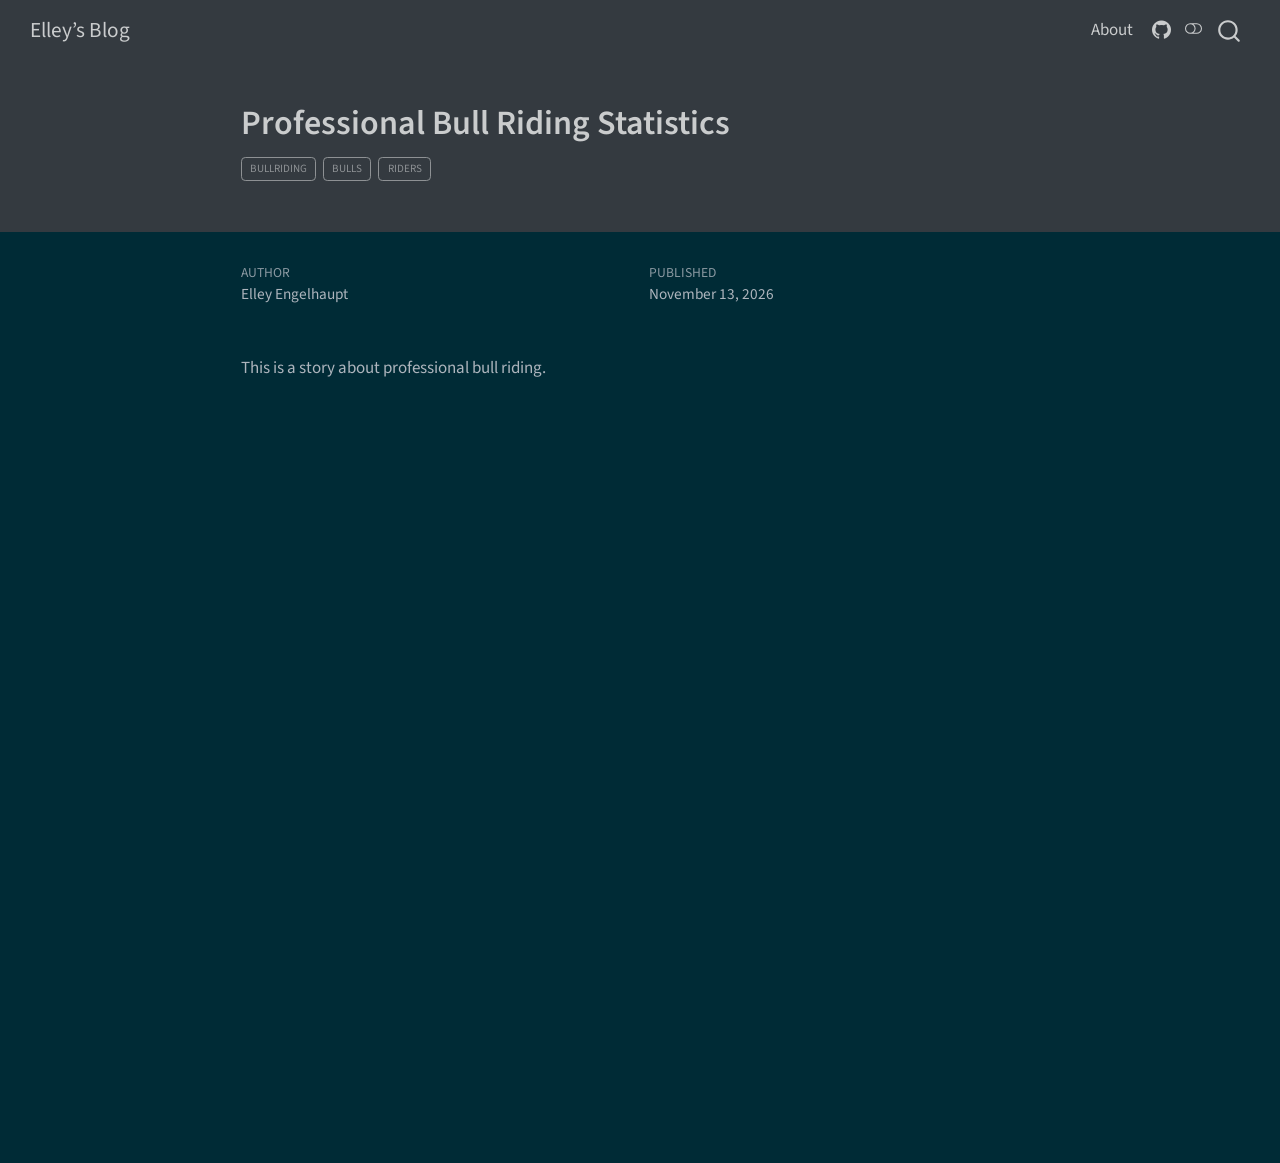
==== posts/pbr-bull-riding-rodeo-cowboy/index.html @ 8a94b190 "blog made" ====
<!DOCTYPE html>
<html xmlns="http://www.w3.org/1999/xhtml" lang="en" xml:lang="en"><head>

<meta charset="utf-8">
<meta name="generator" content="quarto-1.11.9">

<meta name="viewport" content="width=device-width, initial-scale=1.0, user-scalable=yes">

<meta name="author" content="Elley Engelhaupt">
<meta name="dcterms.date" content="2026-11-13">

<title>Professional Bull Riding Statistics – Elley’s Blog</title>
<style>
/* Default styles provided by pandoc.
** See https://pandoc.org/MANUAL.html#variables-for-html for config info.
*/
span.smallcaps{font-variant: small-caps;}
div.columns{display: flex; gap: 1.5em;}
div.column{flex: auto;}
@media screen {
div.columns{gap: min(4vw, 1.5em);}
div.column{overflow-x: auto;}
}
div.hanging-indent{margin-left: 1.5em; text-indent: -1.5em;}
ul.task-list{list-style: none;}
ul.task-list li input[type="checkbox"] {
  width: 0.8em;
  margin: 0 0.8em 0.2em -1em; /* quarto-specific, see https://github.com/quarto-dev/quarto-cli/issues/4556 */ 
  vertical-align: middle;
}
</style>


<script src="../../site_libs/quarto-nav/quarto-nav.js"></script>
<script src="../../site_libs/quarto-nav/headroom.min.js"></script>
<script src="../../site_libs/clipboard/clipboard.min.js"></script>
<script src="../../site_libs/quarto-search/autocomplete.umd.js"></script>
<script src="../../site_libs/quarto-search/fuse.min.js"></script>
<script src="../../site_libs/quarto-search/quarto-search.js"></script>
<meta name="quarto:offset" content="../../">
<link href="../../logo.png" rel="icon" type="image/png">
<script src="../../site_libs/quarto-html/quarto.js" type="module"></script>
<script src="../../site_libs/quarto-html/tabsets/tabsets.js" type="module"></script>
<script src="../../site_libs/quarto-html/scrollable-regions/scrollable-regions.js" type="module"></script>
<script src="../../site_libs/quarto-html/popper.min.js"></script>
<script src="../../site_libs/quarto-html/tippy.umd.min.js"></script>
<script src="../../site_libs/quarto-html/anchor.min.js"></script>
<link href="../../site_libs/quarto-html/tippy.css" rel="stylesheet">
<link href="../../site_libs/quarto-html/quarto-syntax-highlighting-63b5708e65d6cd79cd7618c58d0c21e7.css" rel="stylesheet" class="quarto-color-scheme" id="quarto-text-highlighting-styles">
<link href="../../site_libs/quarto-html/quarto-syntax-highlighting-dark-447e42e69aaa9833c0ba1b986f430b20.css" rel="stylesheet" class="quarto-color-scheme quarto-color-alternate" id="quarto-text-highlighting-styles">
<link href="../../site_libs/quarto-html/quarto-syntax-highlighting-63b5708e65d6cd79cd7618c58d0c21e7.css" rel="stylesheet" class="quarto-color-scheme-extra" id="quarto-text-highlighting-styles">
<script src="../../site_libs/bootstrap/bootstrap.min.js"></script>
<link href="../../site_libs/bootstrap/bootstrap-icons.css" rel="stylesheet">
<link href="../../site_libs/bootstrap/bootstrap-866e571074e1b809f4aa03c88c9b6319.min.css" rel="stylesheet" append-hash="true" class="quarto-color-scheme" id="quarto-bootstrap" data-mode="dark">
<link href="../../site_libs/bootstrap/bootstrap-dark-68ffe45e66e65aaa3f585b3b079f1ead.min.css" rel="stylesheet" append-hash="true" class="quarto-color-scheme quarto-color-alternate" id="quarto-bootstrap" data-mode="dark">
<link href="../../site_libs/bootstrap/bootstrap-866e571074e1b809f4aa03c88c9b6319.min.css" rel="stylesheet" append-hash="true" class="quarto-color-scheme-extra" id="quarto-bootstrap" data-mode="dark">
<script id="quarto-search-options" type="application/json">{
  "location": "navbar",
  "copy-button": false,
  "collapse-after": 3,
  "panel-placement": "end",
  "type": "overlay",
  "limit": 50,
  "keyboard-shortcut": [
    "f",
    "/",
    "s"
  ],
  "show-item-context": false,
  "language": {
    "search-no-results-text": "No results",
    "search-matching-documents-text": "matching documents",
    "search-copy-link-title": "Copy link to search",
    "search-hide-matches-text": "Hide additional matches",
    "search-more-match-text": "more match in this document",
    "search-more-matches-text": "more matches in this document",
    "search-clear-button-title": "Clear",
    "search-text-placeholder": "",
    "search-detached-cancel-button-title": "Cancel",
    "search-submit-button-title": "Submit",
    "search-label": "Search"
  }
}</script>


<link rel="stylesheet" href="../../styles.css">
</head>

<body class="nav-fixed fullcontent quarto-light"><a id="quarto-skip-link" class="visually-hidden-focusable" href="#quarto-document-content">Skip to main content</a><script id="quarto-html-before-body" type="application/javascript">
    const toggleBodyColorMode = (bsSheetEl) => {
      const mode = bsSheetEl.getAttribute("data-mode");
      const bodyEl = window.document.querySelector("body");
      if (mode === "dark") {
        bodyEl.classList.add("quarto-dark");
        bodyEl.classList.remove("quarto-light");
      } else {
        bodyEl.classList.add("quarto-light");
        bodyEl.classList.remove("quarto-dark");
      }
    }
    const toggleBodyColorPrimary = () => {
      const bsSheetEl = window.document.querySelector("link#quarto-bootstrap:not([rel=disabled-stylesheet])");
      if (bsSheetEl) {
        toggleBodyColorMode(bsSheetEl);
      }
    }
    const setColorSchemeToggle = (alternate) => {
      const toggles = window.document.querySelectorAll('.quarto-color-scheme-toggle');
      for (let i=0; i < toggles.length; i++) {
        const toggle = toggles[i];
        if (toggle) {
          toggle.setAttribute("aria-checked", alternate ? "true" : "false");
          if (alternate) {
            toggle.classList.add("alternate");
          } else {
            toggle.classList.remove("alternate");
          }
        }
      }
    };
    const toggleColorMode = (alternate) => {
      // Switch the stylesheets
      const primaryStylesheets = window.document.querySelectorAll('link.quarto-color-scheme:not(.quarto-color-alternate)');
      const alternateStylesheets = window.document.querySelectorAll('link.quarto-color-scheme.quarto-color-alternate');
      manageTransitions('#quarto-margin-sidebar .nav-link', false);
      if (alternate) {
        // note: dark is layered on light, we don't disable primary!
        enableStylesheet(alternateStylesheets);
        for (const sheetNode of alternateStylesheets) {
          if (sheetNode.id === "quarto-bootstrap") {
            toggleBodyColorMode(sheetNode);
          }
        }
      } else {
        disableStylesheet(alternateStylesheets);
        enableStylesheet(primaryStylesheets)
        toggleBodyColorPrimary();
      }
      manageTransitions('#quarto-margin-sidebar .nav-link', true);
      // Switch the toggles
      setColorSchemeToggle(alternate)
    }
    // Hack to workaround the fact that safari doesn't
    // properly recolor the scrollbar when toggling (#1455).
    // Not run on load: stylesheets are set before first paint there, and
    // scrolling would undo the scroll to a URL fragment (#14973).
    // The one pixel nudge keeps the reader where they were.
    const refreshSafariScrollbar = () => {
      if (navigator.userAgent.indexOf('Safari') > 0 && navigator.userAgent.indexOf('Chrome') == -1) {
        manageTransitions("body", false);
        const scrollY = window.scrollY;
        window.scrollTo(0, scrollY > 0 ? scrollY - 1 : 1);
        setTimeout(() => {
          window.scrollTo(0, scrollY);
          manageTransitions("body", true);
        }, 40);
      }
    }
    const disableStylesheet = (stylesheets) => {
      for (let i=0; i < stylesheets.length; i++) {
        const stylesheet = stylesheets[i];
        stylesheet.rel = 'disabled-stylesheet';
      }
    }
    const enableStylesheet = (stylesheets) => {
      for (let i=0; i < stylesheets.length; i++) {
        const stylesheet = stylesheets[i];
        if(stylesheet.rel !== 'stylesheet') { // for Chrome, which will still FOUC without this check
          stylesheet.rel = 'stylesheet';
        }
      }
    }
    const manageTransitions = (selector, allowTransitions) => {
      const els = window.document.querySelectorAll(selector);
      for (let i=0; i < els.length; i++) {
        const el = els[i];
        if (allowTransitions) {
          el.classList.remove('notransition');
        } else {
          el.classList.add('notransition');
        }
      }
    }
    const isFileUrl = () => {
      return window.location.protocol === 'file:';
    }
    const hasAlternateSentinel = () => {
      let styleSentinel = getColorSchemeSentinel();
      if (styleSentinel !== null) {
        return styleSentinel === "alternate";
      } else {
        return false;
      }
    }
    const setStyleSentinel = (alternate) => {
      const value = alternate ? "alternate" : "default";
      if (!isFileUrl()) {
        window.localStorage.setItem("quarto-color-scheme", value);
      } else {
        localAlternateSentinel = value;
      }
    }
    const getColorSchemeSentinel = () => {
      if (!isFileUrl()) {
        const storageValue = window.localStorage.getItem("quarto-color-scheme");
        return storageValue != null ? storageValue : localAlternateSentinel;
      } else {
        return localAlternateSentinel;
      }
    }
    const toggleGiscusIfUsed = (isAlternate, darkModeDefault) => {
      const baseTheme = document.querySelector('#giscus-base-theme')?.value ?? 'light';
      const alternateTheme = document.querySelector('#giscus-alt-theme')?.value ?? 'dark';
      let newTheme = '';
      if(authorPrefersDark) {
        newTheme = isAlternate ? baseTheme : alternateTheme;
      } else {
        newTheme = isAlternate ? alternateTheme : baseTheme;
      }
      const changeGiscusTheme = () => {
        // From: https://github.com/giscus/giscus/issues/336
        const sendMessage = (message) => {
          const iframe = document.querySelector('iframe.giscus-frame');
          if (!iframe) return;
          iframe.contentWindow.postMessage({ giscus: message }, 'https://giscus.app');
        }
        sendMessage({
          setConfig: {
            theme: newTheme
          }
        });
      }
      const isGiscussLoaded = window.document.querySelector('iframe.giscus-frame') !== null;
      if (isGiscussLoaded) {
        changeGiscusTheme();
      }
    };
    const authorPrefersDark = false;
    const darkModeDefault = authorPrefersDark;
      document.querySelector('link#quarto-text-highlighting-styles.quarto-color-scheme-extra').rel = 'disabled-stylesheet';
      document.querySelector('link#quarto-bootstrap.quarto-color-scheme-extra').rel = 'disabled-stylesheet';
    let localAlternateSentinel = darkModeDefault ? 'alternate' : 'default';
    // Dark / light mode switch
    window.quartoToggleColorScheme = () => {
      // Read the current dark / light value
      let toAlternate = !hasAlternateSentinel();
      toggleColorMode(toAlternate);
      refreshSafariScrollbar();
      setStyleSentinel(toAlternate);
      toggleGiscusIfUsed(toAlternate, darkModeDefault);
      window.dispatchEvent(new Event('resize'));
    };
    // Switch to dark mode if need be
    if (hasAlternateSentinel()) {
      toggleColorMode(true);
    } else {
      toggleColorMode(false);
    }
  </script>

<div id="quarto-search-results"></div>
  <header id="quarto-header" class="headroom fixed-top quarto-banner">
    <nav class="navbar navbar-expand-lg " data-bs-theme="dark" aria-label="Site">
      <div class="navbar-container container-fluid">
      <div class="navbar-brand-container mx-auto">
    <a class="navbar-brand" href="../../index.html">
    <span class="navbar-title">Elley’s Blog</span>
    </a>
  </div>
          <button class="navbar-toggler" type="button" data-bs-toggle="collapse" data-bs-target="#navbarCollapse" aria-controls="navbarCollapse" aria-expanded="false" aria-label="Toggle navigation" onclick="if (window.quartoToggleHeadroom) { window.quartoToggleHeadroom(); }">
  <span class="navbar-toggler-icon"></span>
</button>
          <div class="collapse navbar-collapse" id="navbarCollapse">
            <ul class="navbar-nav navbar-nav-scroll ms-auto">
  <li class="nav-item">
    <a class="nav-link" href="../../about.html"> 
<span class="menu-text">About</span></a>
  </li>  
  <li class="nav-item compact">
    <a class="nav-link" href="https://github.com/elleyengelhaupt"> <i class="bi bi-github" role="img">
</i> 
<span class="menu-text"></span></a>
  </li>  
</ul>
          </div> <!-- /navcollapse -->
            <div class="quarto-navbar-tools">
  <button type="button" role="switch" aria-checked="false" class="quarto-color-scheme-toggle quarto-navigation-tool  px-1" onclick="window.quartoToggleColorScheme(); return false;" title="Toggle dark mode" aria-label="Toggle dark mode"><i class="bi"></i></button>
</div>
            <div id="quarto-search" class="" title="Search"></div>
      </div> <!-- /container-fluid -->
    </nav>
</header>
<!-- content -->
<header id="title-block-header" class="quarto-title-block default page-columns page-full">
  <div class="quarto-title-banner page-columns page-full">
    <div class="quarto-title column-body">
      <h1 class="title">Professional Bull Riding Statistics</h1>
                                <div class="quarto-categories">
                <div class="quarto-category">bullriding</div>
                <div class="quarto-category">bulls</div>
                <div class="quarto-category">riders</div>
              </div>
                  </div>
  </div>
    
  
  <div class="quarto-title-meta">

      <div>
      <div class="quarto-title-meta-heading">Author</div>
      <div class="quarto-title-meta-contents">
               <p>Elley Engelhaupt </p>
            </div>
    </div>
      
      <div>
      <div class="quarto-title-meta-heading">Published</div>
      <div class="quarto-title-meta-contents">
        <p class="date">November 13, 2026</p>
      </div>
    </div>
    
      
    </div>
    
  
  </header><div id="quarto-content" class="quarto-container page-columns page-rows-contents page-layout-article page-navbar">
<!-- sidebar -->
<!-- margin-sidebar -->
    
<!-- main -->
<main class="content quarto-banner-title-block" id="quarto-document-content" tabindex="-1">






<p>This is a story about professional bull riding.</p>



</main> <!-- /main -->
<script id="quarto-html-after-body" type="application/javascript">
  window.document.addEventListener("DOMContentLoaded", function (event) {
    // Ensure there is a toggle, if there isn't float one in the top right
    if (window.document.querySelector('.quarto-color-scheme-toggle') === null) {
      const toggle = window.document.createElement('button');
      toggle.type = "button";
      toggle.setAttribute("role", "switch");
      toggle.setAttribute("aria-checked", "false");
      toggle.classList.add('top-right');
      toggle.classList.add('quarto-color-scheme-toggle');
      toggle.setAttribute("aria-label", "Toggle dark mode");
      toggle.onclick = function() { try { window.quartoToggleColorScheme(); } catch {} return false; };
      const i = window.document.createElement("i");
      i.classList.add('bi');
      toggle.appendChild(i);
      // Put the toggle in a landmark of its own, so that landmark navigation
      // can reach it.
      //
      // The container is always a fresh direct child of body, and the toggle is
      // never moved into page furniture that the theme or the author controls.
      // The toggle is positioned against the page, so any ancestor that
      // establishes a containing block captures it: a positioned element or a
      // grid for position: absolute, and transform, filter, will-change or
      // contain for position: fixed. A direct child of body has none of these
      // to inherit, and the shift when one appears is silent and visual.
      //
      // ARIA says a document should have at most one banner, and axe reports a
      // duplicate whether or not the banners carry distinct labels. So use a
      // header when the page has no banner yet, and a named region otherwise.
      //
      // A header is a banner wherever it sits, unless it is inside sectioning
      // content, so this cannot just look at the children of body: a custom
      // page layout wraps the title block header in a plain div. An explicit
      // role="banner" always counts.
      const sectioning = 'article, aside, main, nav, section, [role="article"], [role="complementary"], [role="main"], [role="navigation"], [role="region"]';
      const hasBanner = Array.from(
        window.document.querySelectorAll('header:not([role]), [role="banner"]')
      ).some(function(el) {
        return el.hasAttribute("role") || el.closest(sectioning) === null;
      });
      const container = window.document.createElement(hasBanner ? "div" : "header");
      if (hasBanner) {
        container.setAttribute("role", "region");
        container.setAttribute("aria-label", "Toggle dark mode");
      }
      container.classList.add('quarto-color-scheme-toggle-container');
      container.appendChild(toggle);
      window.document.body.appendChild(container);
    }
    setColorSchemeToggle(hasAlternateSentinel())
    const icon = "";
    const anchorJS = new window.AnchorJS();
    anchorJS.options = {
      placement: 'right',
      icon: icon
    };
    anchorJS.add('.anchored');
    const isCodeAnnotation = (el) => {
      for (const clz of el.classList) {
        if (clz.startsWith('code-annotation-')) {                     
          return true;
        }
      }
      return false;
    }
    const onCopySuccess = function(e) {
      // button target
      const button = e.trigger;
      // don't keep focus
      button.blur();
      // flash "checked"
      button.classList.add('code-copy-button-checked');
      var currentTitle = button.getAttribute("title");
      button.setAttribute("title", "Copied!");
      let tooltip;
      if (window.bootstrap) {
        button.setAttribute("data-bs-toggle", "tooltip");
        button.setAttribute("data-bs-placement", "left");
        button.setAttribute("data-bs-title", "Copied!");
        tooltip = new bootstrap.Tooltip(button, 
          { trigger: "manual", 
            customClass: "code-copy-button-tooltip",
            offset: [0, -8]});
        tooltip.show();    
      }
      setTimeout(function() {
        if (tooltip) {
          tooltip.hide();
          button.removeAttribute("data-bs-title");
          button.removeAttribute("data-bs-toggle");
          button.removeAttribute("data-bs-placement");
        }
        button.setAttribute("title", currentTitle);
        button.classList.remove('code-copy-button-checked');
      }, 1000);
      // clear code selection
      e.clearSelection();
    }
    const getTextToCopy = function(trigger) {
      const outerScaffold = trigger.parentElement.cloneNode(true);
      const codeEl = outerScaffold.querySelector('code');
      for (const childEl of codeEl.children) {
        if (isCodeAnnotation(childEl)) {
          childEl.remove();
        }
      }
      return codeEl.innerText;
    }
    const clipboard = new window.ClipboardJS('.code-copy-button:not([data-in-quarto-modal])', {
      text: getTextToCopy
    });
    clipboard.on('success', onCopySuccess);
    if (window.document.getElementById('quarto-embedded-source-code-modal')) {
      const clipboardModal = new window.ClipboardJS('.code-copy-button[data-in-quarto-modal]', {
        text: getTextToCopy,
        container: window.document.getElementById('quarto-embedded-source-code-modal')
      });
      clipboardModal.on('success', onCopySuccess);
    }
      var localhostRegex = new RegExp(/^(?:http|https):\/\/localhost\:?[0-9]*\//);
      var mailtoRegex = new RegExp(/^mailto:/);
        var filterRegex = new RegExp('/' + window.location.host + '/');
      var isInternal = (href) => {
          return filterRegex.test(href) || localhostRegex.test(href) || mailtoRegex.test(href);
      }
      // Inspect non-navigation links and adorn them if external
      window.quartoDecorateExternalLinks = function (root) {
     var links = (root || window.document).querySelectorAll('a[href]:not(.nav-link):not(.navbar-brand):not(.toc-action):not(.sidebar-link):not(.sidebar-item-toggle):not(.pagination-link):not(.no-external):not([aria-hidden]):not(.dropdown-item):not(.quarto-navigation-tool):not(.about-link)');
      for (var i=0; i<links.length; i++) {
        const link = links[i];
        if (!isInternal(link.href)) {
          // undo the damage that might have been done by quarto-nav.js in the case of
          // links that we want to consider external
          if (link.dataset.originalHref !== undefined) {
            link.href = link.dataset.originalHref;
          }
          if (!link.classList.contains('no-external-icon')) {
          }
        }
      }
      };
      window.quartoDecorateExternalLinks(window.document);
    // Esc closes the popup (WCAG 1.4.13) and focus leaving both trigger and
    // popup closes it (WCAG 2.4.11); tippy handles neither for interactive popups.
    const hideOnEscAndFocusOut = {
      name: 'hideOnEscAndFocusOut',
      defaultValue: true,
      fn(instance) {
        const dismiss = () => {
          // A show scheduled by the trigger delay would otherwise reopen it
          instance.clearDelayTimeouts();
          instance.hide();
        };
        const onKeyDown = (event) => {
          if (event.key !== 'Escape') {
            return;
          }
          // Keep Esc from also reaching page handlers (e.g. reveal.js overview),
          // except an open reveal.js slide menu, which Esc should close too.
          // The menu handles keys only when its keyboard option is on.
          const menuHandlesEsc = window.Reveal?.getPlugin?.('menu')?.isOpen() &&
            window.Reveal.getConfig().menu?.keyboard !== false;
          if (!menuHandlesEsc) {
            event.stopPropagation();
          }
          if (instance.popper.contains(window.document.activeElement)) {
            // Disabled while refocusing so the focus trigger does not reopen it
            instance.disable();
            instance.reference.focus();
            instance.enable();
          }
          dismiss();
        };
        const onFocusOut = (event) => {
          const target = event.relatedTarget;
          if (target && !instance.reference.contains(target) &&
              !instance.popper.contains(target)) {
            dismiss();
          }
        };
        // On the trigger too: a click trigger (code-annotations: select) has no
        // blur handling. Attached for the instance's lifetime so leaving the
        // trigger also cancels a show still pending on the trigger delay.
        instance.reference.addEventListener('focusout', onFocusOut);
        return {
          onShow() {
            window.document.addEventListener('keydown', onKeyDown, true);
            instance.popper.addEventListener('focusout', onFocusOut);
          },
          onHide() {
            window.document.removeEventListener('keydown', onKeyDown, true);
            instance.popper.removeEventListener('focusout', onFocusOut);
          },
          onDestroy() {
            instance.reference.removeEventListener('focusout', onFocusOut);
          },
        };
      },
    };
    function tippyHover(el, contentFn, onTriggerFn, onUntriggerFn) {
      const config = {
        allowHTML: true,
        maxWidth: 500,
        delay: 100,
        arrow: false,
        appendTo: function(el) {
            return el.parentElement;
        },
        interactive: true,
        interactiveBorder: 10,
        theme: 'quarto',
        placement: 'bottom-start',
        plugins: [hideOnEscAndFocusOut],
      };
      if (contentFn) {
        config.content = contentFn;
      }
      if (onTriggerFn) {
        config.onTrigger = onTriggerFn;
      }
      if (onUntriggerFn) {
        config.onUntrigger = onUntriggerFn;
      }
      window.tippy(el, config); 
    }
    const noterefs = window.document.querySelectorAll('a[role="doc-noteref"]');
    for (var i=0; i<noterefs.length; i++) {
      const ref = noterefs[i];
      tippyHover(ref, function() {
        // use id or data attribute instead here
        let href = ref.getAttribute('data-footnote-href') || ref.getAttribute('href');
        try { href = new URL(href).hash; } catch {}
        const id = href.replace(/^#\/?/, "");
        const note = window.document.getElementById(id);
        if (note) {
          return note.innerHTML;
        } else {
          return "";
        }
      });
    }
    const xrefs = window.document.querySelectorAll('a.quarto-xref');
    const processXRef = (id, note) => {
      // Strip column container classes
      const stripColumnClz = (el) => {
        el.classList.remove("page-full", "page-columns");
        if (el.children) {
          for (const child of el.children) {
            stripColumnClz(child);
          }
        }
      }
      stripColumnClz(note)
      if (id === null || id.startsWith('sec-')) {
        // Special case sections, only their first couple elements
        const container = document.createElement("div");
        if (note.children && note.children.length > 2) {
          container.appendChild(note.children[0].cloneNode(true));
          for (let i = 1; i < note.children.length; i++) {
            const child = note.children[i];
            if (child.tagName === "P" && child.innerText === "") {
              continue;
            } else {
              container.appendChild(child.cloneNode(true));
              break;
            }
          }
          if (window.Quarto?.typesetMath) {
            window.Quarto.typesetMath(container);
          }
          return container.innerHTML
        } else {
          if (window.Quarto?.typesetMath) {
            window.Quarto.typesetMath(note);
          }
          return note.innerHTML;
        }
      } else {
        // Remove any anchor links if they are present
        const anchorLink = note.querySelector('a.anchorjs-link');
        if (anchorLink) {
          anchorLink.remove();
        }
        if (window.Quarto?.typesetMath) {
          window.Quarto.typesetMath(note);
        }
        if (note.classList.contains("callout")) {
          return note.outerHTML;
        } else {
          return note.innerHTML;
        }
      }
    }
    for (var i=0; i<xrefs.length; i++) {
      const xref = xrefs[i];
      tippyHover(xref, undefined, function(instance) {
        instance.disable();
        let url = xref.getAttribute('href');
        let hash = undefined; 
        if (url.startsWith('#')) {
          hash = url;
        } else {
          try { hash = new URL(url).hash; } catch {}
        }
        if (hash) {
          const id = hash.replace(/^#\/?/, "");
          const note = window.document.getElementById(id);
          if (note !== null) {
            try {
              const html = processXRef(id, note.cloneNode(true));
              instance.setContent(html);
            } finally {
              instance.enable();
              instance.show();
            }
          } else {
            // See if we can fetch this
            fetch(url.split('#')[0])
            .then(res => res.text())
            .then(html => {
              const parser = new DOMParser();
              const htmlDoc = parser.parseFromString(html, "text/html");
              const note = htmlDoc.getElementById(id);
              if (note !== null) {
                const html = processXRef(id, note);
                instance.setContent(html);
              } 
            }).finally(() => {
              instance.enable();
              instance.show();
            });
          }
        } else {
          // See if we can fetch a full url (with no hash to target)
          // This is a special case and we should probably do some content thinning / targeting
          fetch(url)
          .then(res => res.text())
          .then(html => {
            const parser = new DOMParser();
            const htmlDoc = parser.parseFromString(html, "text/html");
            const note = htmlDoc.querySelector('main.content');
            if (note !== null) {
              // This should only happen for chapter cross references
              // (since there is no id in the URL)
              // remove the first header
              if (note.children.length > 0 && note.children[0].tagName === "HEADER") {
                note.children[0].remove();
              }
              const html = processXRef(null, note);
              instance.setContent(html);
            } 
          }).finally(() => {
            instance.enable();
            instance.show();
          });
        }
      }, function(instance) {
      });
    }
        let selectedAnnoteEl;
        const selectorForAnnotation = ( cell, annotation) => {
          let cellAttr = 'data-code-cell="' + cell + '"';
          let lineAttr = 'data-code-annotation="' +  annotation + '"';
          const selector = 'span[' + cellAttr + '][' + lineAttr + ']';
          return selector;
        }
        const selectCodeLines = (annoteEl) => {
          const doc = window.document;
          const targetCell = annoteEl.getAttribute("data-target-cell");
          const targetAnnotation = annoteEl.getAttribute("data-target-annotation");
          const annoteSpan = window.document.querySelector(selectorForAnnotation(targetCell, targetAnnotation));
          const lines = annoteSpan.getAttribute("data-code-lines").split(",");
          const lineIds = lines.map((line) => {
            return targetCell + "-" + line;
          })
          // Each band is positioned against its own containing block, which is
          // not the offsetParent of the lines, so place it from client rects.
          const placeBand = (band, firstEl, lastEl, codeBlock) => {
            const container = band.offsetParent;
            if (container === null) {
              return;
            }
            const containerRect = container.getBoundingClientRect();
            // Reveal.js scales slides with a transform, so convert client
            // pixels back to the CSS pixels of the container.
            const scale = containerRect.height / container.offsetHeight || 1;
            const firstRect = firstEl.getBoundingClientRect();
            const lastRect = lastEl.getBoundingClientRect();
            const top = (firstRect.top - containerRect.top) / scale - container.clientTop + container.scrollTop;
            const height = (lastRect.bottom - firstRect.top) / scale;
            band.style.top = top - 2 + "px";
            band.style.height = height + 4 + "px";
            if (codeBlock) {
              // Without the copy button wrapper, the containing block is wider
              // than the code block, so span the code block explicitly.
              const blockRect = codeBlock.getBoundingClientRect();
              band.style.left = (blockRect.left - containerRect.left) / scale - container.clientLeft + container.scrollLeft + "px";
              band.style.width = blockRect.width / scale + "px";
            }
          };
          if (lineIds.length > 0) {
            const el = window.document.getElementById(lineIds[0]);
            const lastEl = window.document.getElementById(lineIds[lineIds.length - 1]);
            const parent = el.parentElement.parentElement;
            // cook up a div (if necessary) and position it
            let div = window.document.getElementById("code-annotation-line-highlight");
            if (div === null) {
              div = window.document.createElement("div");
              div.setAttribute("id", "code-annotation-line-highlight");
              div.style.position = 'absolute';
              parent.appendChild(div);
            }
            placeBand(div, el, lastEl, parent.closest("div.sourceCode") || parent);
            let gutterDiv = window.document.getElementById("code-annotation-line-highlight-gutter");
            if (gutterDiv === null) {
              gutterDiv = window.document.createElement("div");
              gutterDiv.setAttribute("id", "code-annotation-line-highlight-gutter");
              gutterDiv.style.position = 'absolute';
              const codeCell = window.document.getElementById(targetCell);
              const gutter = codeCell.querySelector('.code-annotation-gutter');
              gutter.appendChild(gutterDiv);
            }
            placeBand(gutterDiv, el, lastEl);
            selectedAnnoteEl = annoteEl;
          }
        };
        const unselectCodeLines = () => {
          const elementsIds = ["code-annotation-line-highlight", "code-annotation-line-highlight-gutter"];
          elementsIds.forEach((elId) => {
            const div = window.document.getElementById(elId);
            if (div) {
              div.remove();
            }
          });
          selectedAnnoteEl = undefined;
        };
          // Handle positioning of the toggle
      window.addEventListener(
        "resize",
        throttle(() => {
          elRect = undefined;
          if (selectedAnnoteEl) {
            selectCodeLines(selectedAnnoteEl);
          }
        }, 10)
      );
      function throttle(fn, ms) {
      let throttle = false;
      let timer;
        return (...args) => {
          if(!throttle) { // first call gets through
              fn.apply(this, args);
              throttle = true;
          } else { // all the others get throttled
              if(timer) clearTimeout(timer); // cancel #2
              timer = setTimeout(() => {
                fn.apply(this, args);
                timer = throttle = false;
              }, ms);
          }
        };
      }
        // Attach click handler to the DT
        const annoteDls = window.document.querySelectorAll('dt[data-target-cell]');
        for (const annoteDlNode of annoteDls) {
          annoteDlNode.addEventListener('click', (event) => {
            const clickedEl = event.target;
            if (clickedEl !== selectedAnnoteEl) {
              unselectCodeLines();
              const activeEl = window.document.querySelector('dt[data-target-cell].code-annotation-active');
              if (activeEl) {
                activeEl.classList.remove('code-annotation-active');
              }
              selectCodeLines(clickedEl);
              clickedEl.classList.add('code-annotation-active');
            } else {
              // Unselect the line
              unselectCodeLines();
              clickedEl.classList.remove('code-annotation-active');
            }
          });
        }
    const findCites = (el) => {
      const parentEl = el.parentElement;
      if (parentEl) {
        const cites = parentEl.dataset.cites;
        if (cites) {
          return {
            el,
            cites: cites.split(' ')
          };
        } else {
          return findCites(el.parentElement)
        }
      } else {
        return undefined;
      }
    };
    var bibliorefs = window.document.querySelectorAll('a[role="doc-biblioref"]');
    for (var i=0; i<bibliorefs.length; i++) {
      const ref = bibliorefs[i];
      const citeInfo = findCites(ref);
      if (citeInfo) {
        tippyHover(citeInfo.el, function() {
          var popup = window.document.createElement('div');
          citeInfo.cites.forEach(function(cite) {
            var citeDiv = window.document.createElement('div');
            citeDiv.classList.add('hanging-indent');
            citeDiv.classList.add('csl-entry');
            var biblioDiv = window.document.getElementById('ref-' + cite);
            if (biblioDiv) {
              citeDiv.innerHTML = biblioDiv.innerHTML;
            }
            popup.appendChild(citeDiv);
          });
          return popup.innerHTML;
        });
      }
    }
  });
  </script>
  <script type="application/javascript">
  window.quartoScrollableRegionsLabels = {"code":"Scrollable code","output":"Scrollable output"};
  </script>
</div> <!-- /content -->




</body></html>
---- site_libs/quarto-html/tippy.css ----
.tippy-box[data-animation=fade][data-state=hidden]{opacity:0}[data-tippy-root]{max-width:calc(100vw - 10px)}.tippy-box{position:relative;background-color:#333;color:#fff;border-radius:4px;font-size:14px;line-height:1.4;white-space:normal;outline:0;transition-property:transform,visibility,opacity}.tippy-box[data-placement^=top]>.tippy-arrow{bottom:0}.tippy-box[data-placement^=top]>.tippy-arrow:before{bottom:-7px;left:0;border-width:8px 8px 0;border-top-color:initial;transform-origin:center top}.tippy-box[data-placement^=bottom]>.tippy-arrow{top:0}.tippy-box[data-placement^=bottom]>.tippy-arrow:before{top:-7px;left:0;border-width:0 8px 8px;border-bottom-color:initial;transform-origin:center bottom}.tippy-box[data-placement^=left]>.tippy-arrow{right:0}.tippy-box[data-placement^=left]>.tippy-arrow:before{border-width:8px 0 8px 8px;border-left-color:initial;right:-7px;transform-origin:center left}.tippy-box[data-placement^=right]>.tippy-arrow{left:0}.tippy-box[data-placement^=right]>.tippy-arrow:before{left:-7px;border-width:8px 8px 8px 0;border-right-color:initial;transform-origin:center right}.tippy-box[data-inertia][data-state=visible]{transition-timing-function:cubic-bezier(.54,1.5,.38,1.11)}.tippy-arrow{width:16px;height:16px;color:#333}.tippy-arrow:before{content:"";position:absolute;border-color:transparent;border-style:solid}.tippy-content{position:relative;padding:5px 9px;z-index:1}
---- site_libs/quarto-html/quarto-syntax-highlighting-63b5708e65d6cd79cd7618c58d0c21e7.css ----
/* quarto syntax highlight colors */
:root {
  --quarto-hl-ot-color: #003B4F;
  --quarto-hl-at-color: #657422;
  --quarto-hl-ss-color: #20794D;
  --quarto-hl-an-color: #5E5E5E;
  --quarto-hl-fu-color: #4758AB;
  --quarto-hl-st-color: #20794D;
  --quarto-hl-cf-color: #003B4F;
  --quarto-hl-op-color: #5E5E5E;
  --quarto-hl-er-color: #AD0000;
  --quarto-hl-bn-color: #AD0000;
  --quarto-hl-al-color: #AD0000;
  --quarto-hl-va-color: #111111;
  --quarto-hl-bu-color: inherit;
  --quarto-hl-ex-color: inherit;
  --quarto-hl-pp-color: #AD0000;
  --quarto-hl-in-color: #5E5E5E;
  --quarto-hl-vs-color: #20794D;
  --quarto-hl-wa-color: #5E5E5E;
  --quarto-hl-do-color: #5E5E5E;
  --quarto-hl-im-color: #00769E;
  --quarto-hl-ch-color: #20794D;
  --quarto-hl-dt-color: #AD0000;
  --quarto-hl-fl-color: #AD0000;
  --quarto-hl-co-color: #5E5E5E;
  --quarto-hl-cv-color: #5E5E5E;
  --quarto-hl-cn-color: #8f5902;
  --quarto-hl-sc-color: #5E5E5E;
  --quarto-hl-dv-color: #AD0000;
  --quarto-hl-kw-color: #003B4F;
}

/* other quarto variables */
:root {
  --quarto-font-monospace: SFMono-Regular, Menlo, Monaco, Consolas, "Liberation Mono", "Courier New", monospace;
}

/* syntax highlight based on Pandoc's rules */
pre > code.sourceCode > span {
  color: #003B4F;
}

code.sourceCode > span {
  color: #003B4F;
}

div.sourceCode,
div.sourceCode pre.sourceCode {
  color: #003B4F;
}

/* Normal */
code span {
  color: #003B4F;
}

/* Alert */
code span.al {
  color: #AD0000;
  font-style: inherit;
}

/* Annotation */
code span.an {
  color: #5E5E5E;
  font-style: inherit;
}

/* Attribute */
code span.at {
  color: #657422;
  font-style: inherit;
}

/* BaseN */
code span.bn {
  color: #AD0000;
  font-style: inherit;
}

/* BuiltIn */
code span.bu {
  font-style: inherit;
}

/* ControlFlow */
code span.cf {
  color: #003B4F;
  font-weight: bold;
  font-style: inherit;
}

/* Char */
code span.ch {
  color: #20794D;
  font-style: inherit;
}

/* Constant */
code span.cn {
  color: #8f5902;
  font-style: inherit;
}

/* Comment */
code span.co {
  color: #5E5E5E;
  font-style: inherit;
}

/* CommentVar */
code span.cv {
  color: #5E5E5E;
  font-style: italic;
}

/* Documentation */
code span.do {
  color: #5E5E5E;
  font-style: italic;
}

/* DataType */
code span.dt {
  color: #AD0000;
  font-style: inherit;
}

/* DecVal */
code span.dv {
  color: #AD0000;
  font-style: inherit;
}

/* Error */
code span.er {
  color: #AD0000;
  font-style: inherit;
}

/* Extension */
code span.ex {
  font-style: inherit;
}

/* Float */
code span.fl {
  color: #AD0000;
  font-style: inherit;
}

/* Function */
code span.fu {
  color: #4758AB;
  font-style: inherit;
}

/* Import */
code span.im {
  color: #00769E;
  font-style: inherit;
}

/* Information */
code span.in {
  color: #5E5E5E;
  font-style: inherit;
}

/* Keyword */
code span.kw {
  color: #003B4F;
  font-weight: bold;
  font-style: inherit;
}

/* Operator */
code span.op {
  color: #5E5E5E;
  font-style: inherit;
}

/* Other */
code span.ot {
  color: #003B4F;
  font-style: inherit;
}

/* Preprocessor */
code span.pp {
  color: #AD0000;
  font-style: inherit;
}

/* SpecialChar */
code span.sc {
  color: #5E5E5E;
  font-style: inherit;
}

/* SpecialString */
code span.ss {
  color: #20794D;
  font-style: inherit;
}

/* String */
code span.st {
  color: #20794D;
  font-style: inherit;
}

/* Variable */
code span.va {
  color: #111111;
  font-style: inherit;
}

/* VerbatimString */
code span.vs {
  color: #20794D;
  font-style: inherit;
}

/* Warning */
code span.wa {
  color: #5E5E5E;
  font-style: italic;
}

.prevent-inlining {
  content: "</";
}

/*# sourceMappingURL=054cc16b9e9817627be6994582d2ffb5.css.map */
---- site_libs/quarto-html/quarto-syntax-highlighting-dark-447e42e69aaa9833c0ba1b986f430b20.css ----
/* quarto syntax highlight colors */
:root {
  --quarto-hl-al-color: #f07178;
  --quarto-hl-an-color: #d4d0ab;
  --quarto-hl-at-color: #00e0e0;
  --quarto-hl-bn-color: #d4d0ab;
  --quarto-hl-bu-color: #abe338;
  --quarto-hl-ch-color: #abe338;
  --quarto-hl-co-color: #f8f8f2;
  --quarto-hl-cv-color: #ffd700;
  --quarto-hl-cn-color: #ffd700;
  --quarto-hl-cf-color: #ffa07a;
  --quarto-hl-dt-color: #ffa07a;
  --quarto-hl-dv-color: #d4d0ab;
  --quarto-hl-do-color: #f8f8f2;
  --quarto-hl-er-color: #f07178;
  --quarto-hl-ex-color: #00e0e0;
  --quarto-hl-fl-color: #d4d0ab;
  --quarto-hl-fu-color: #ffa07a;
  --quarto-hl-im-color: #abe338;
  --quarto-hl-in-color: #d4d0ab;
  --quarto-hl-kw-color: #ffa07a;
  --quarto-hl-op-color: #ffa07a;
  --quarto-hl-ot-color: #00e0e0;
  --quarto-hl-pp-color: #dcc6e0;
  --quarto-hl-re-color: #00e0e0;
  --quarto-hl-sc-color: #abe338;
  --quarto-hl-ss-color: #abe338;
  --quarto-hl-st-color: #abe338;
  --quarto-hl-va-color: #00e0e0;
  --quarto-hl-vs-color: #abe338;
  --quarto-hl-wa-color: #dcc6e0;
}

/* other quarto variables */
:root {
  --quarto-font-monospace: SFMono-Regular, Menlo, Monaco, Consolas, "Liberation Mono", "Courier New", monospace;
}

/* syntax highlight based on Pandoc's rules */
pre > code.sourceCode > span {
  color: #f8f8f2;
}

code.sourceCode > span {
  color: #f8f8f2;
}

div.sourceCode,
div.sourceCode pre.sourceCode {
  color: #f8f8f2;
}

/* Normal */
code span {
  color: #f8f8f2;
}

/* Alert */
code span.al {
  color: #f07178;
}

/* Annotation */
code span.an {
  color: #d4d0ab;
}

/* Attribute */
code span.at {
  color: #00e0e0;
}

/* BaseN */
code span.bn {
  color: #d4d0ab;
}

/* BuiltIn */
code span.bu {
  color: #abe338;
}

/* ControlFlow */
code span.cf {
  font-weight: bold;
  color: #ffa07a;
}

/* Char */
code span.ch {
  color: #abe338;
}

/* Constant */
code span.cn {
  color: #ffd700;
}

/* Comment */
code span.co {
  font-style: italic;
  color: #f8f8f2;
}

/* CommentVar */
code span.cv {
  color: #ffd700;
}

/* Documentation */
code span.do {
  color: #f8f8f2;
}

/* DataType */
code span.dt {
  color: #ffa07a;
}

/* DecVal */
code span.dv {
  color: #d4d0ab;
}

/* Error */
code span.er {
  color: #f07178;
  text-decoration: underline;
}

/* Extension */
code span.ex {
  font-weight: bold;
  color: #00e0e0;
}

/* Float */
code span.fl {
  color: #d4d0ab;
}

/* Function */
code span.fu {
  color: #ffa07a;
}

/* Import */
code span.im {
  color: #abe338;
}

/* Information */
code span.in {
  color: #d4d0ab;
}

/* Keyword */
code span.kw {
  font-weight: bold;
  color: #ffa07a;
}

/* Operator */
code span.op {
  color: #ffa07a;
}

/* Other */
code span.ot {
  color: #00e0e0;
}

/* Preprocessor */
code span.pp {
  color: #dcc6e0;
}

/* RegionMarker */
code span.re {
  background-color: #f8f8f2;
  color: #00e0e0;
}

/* SpecialChar */
code span.sc {
  color: #abe338;
}

/* SpecialString */
code span.ss {
  color: #abe338;
}

/* String */
code span.st {
  color: #abe338;
}

/* Variable */
code span.va {
  color: #00e0e0;
}

/* VerbatimString */
code span.vs {
  color: #abe338;
}

/* Warning */
code span.wa {
  color: #dcc6e0;
}

.prevent-inlining {
  content: "</";
}

/*# sourceMappingURL=be8e1111c2b710f7c3a4926ffa2967aa.css.map */
---- site_libs/quarto-html/quarto-syntax-highlighting-63b5708e65d6cd79cd7618c58d0c21e7.css ----
/* quarto syntax highlight colors */
:root {
  --quarto-hl-ot-color: #003B4F;
  --quarto-hl-at-color: #657422;
  --quarto-hl-ss-color: #20794D;
  --quarto-hl-an-color: #5E5E5E;
  --quarto-hl-fu-color: #4758AB;
  --quarto-hl-st-color: #20794D;
  --quarto-hl-cf-color: #003B4F;
  --quarto-hl-op-color: #5E5E5E;
  --quarto-hl-er-color: #AD0000;
  --quarto-hl-bn-color: #AD0000;
  --quarto-hl-al-color: #AD0000;
  --quarto-hl-va-color: #111111;
  --quarto-hl-bu-color: inherit;
  --quarto-hl-ex-color: inherit;
  --quarto-hl-pp-color: #AD0000;
  --quarto-hl-in-color: #5E5E5E;
  --quarto-hl-vs-color: #20794D;
  --quarto-hl-wa-color: #5E5E5E;
  --quarto-hl-do-color: #5E5E5E;
  --quarto-hl-im-color: #00769E;
  --quarto-hl-ch-color: #20794D;
  --quarto-hl-dt-color: #AD0000;
  --quarto-hl-fl-color: #AD0000;
  --quarto-hl-co-color: #5E5E5E;
  --quarto-hl-cv-color: #5E5E5E;
  --quarto-hl-cn-color: #8f5902;
  --quarto-hl-sc-color: #5E5E5E;
  --quarto-hl-dv-color: #AD0000;
  --quarto-hl-kw-color: #003B4F;
}

/* other quarto variables */
:root {
  --quarto-font-monospace: SFMono-Regular, Menlo, Monaco, Consolas, "Liberation Mono", "Courier New", monospace;
}

/* syntax highlight based on Pandoc's rules */
pre > code.sourceCode > span {
  color: #003B4F;
}

code.sourceCode > span {
  color: #003B4F;
}

div.sourceCode,
div.sourceCode pre.sourceCode {
  color: #003B4F;
}

/* Normal */
code span {
  color: #003B4F;
}

/* Alert */
code span.al {
  color: #AD0000;
  font-style: inherit;
}

/* Annotation */
code span.an {
  color: #5E5E5E;
  font-style: inherit;
}

/* Attribute */
code span.at {
  color: #657422;
  font-style: inherit;
}

/* BaseN */
code span.bn {
  color: #AD0000;
  font-style: inherit;
}

/* BuiltIn */
code span.bu {
  font-style: inherit;
}

/* ControlFlow */
code span.cf {
  color: #003B4F;
  font-weight: bold;
  font-style: inherit;
}

/* Char */
code span.ch {
  color: #20794D;
  font-style: inherit;
}

/* Constant */
code span.cn {
  color: #8f5902;
  font-style: inherit;
}

/* Comment */
code span.co {
  color: #5E5E5E;
  font-style: inherit;
}

/* CommentVar */
code span.cv {
  color: #5E5E5E;
  font-style: italic;
}

/* Documentation */
code span.do {
  color: #5E5E5E;
  font-style: italic;
}

/* DataType */
code span.dt {
  color: #AD0000;
  font-style: inherit;
}

/* DecVal */
code span.dv {
  color: #AD0000;
  font-style: inherit;
}

/* Error */
code span.er {
  color: #AD0000;
  font-style: inherit;
}

/* Extension */
code span.ex {
  font-style: inherit;
}

/* Float */
code span.fl {
  color: #AD0000;
  font-style: inherit;
}

/* Function */
code span.fu {
  color: #4758AB;
  font-style: inherit;
}

/* Import */
code span.im {
  color: #00769E;
  font-style: inherit;
}

/* Information */
code span.in {
  color: #5E5E5E;
  font-style: inherit;
}

/* Keyword */
code span.kw {
  color: #003B4F;
  font-weight: bold;
  font-style: inherit;
}

/* Operator */
code span.op {
  color: #5E5E5E;
  font-style: inherit;
}

/* Other */
code span.ot {
  color: #003B4F;
  font-style: inherit;
}

/* Preprocessor */
code span.pp {
  color: #AD0000;
  font-style: inherit;
}

/* SpecialChar */
code span.sc {
  color: #5E5E5E;
  font-style: inherit;
}

/* SpecialString */
code span.ss {
  color: #20794D;
  font-style: inherit;
}

/* String */
code span.st {
  color: #20794D;
  font-style: inherit;
}

/* Variable */
code span.va {
  color: #111111;
  font-style: inherit;
}

/* VerbatimString */
code span.vs {
  color: #20794D;
  font-style: inherit;
}

/* Warning */
code span.wa {
  color: #5E5E5E;
  font-style: italic;
}

.prevent-inlining {
  content: "</";
}

/*# sourceMappingURL=054cc16b9e9817627be6994582d2ffb5.css.map */
---- styles.css ----
/* css styles */
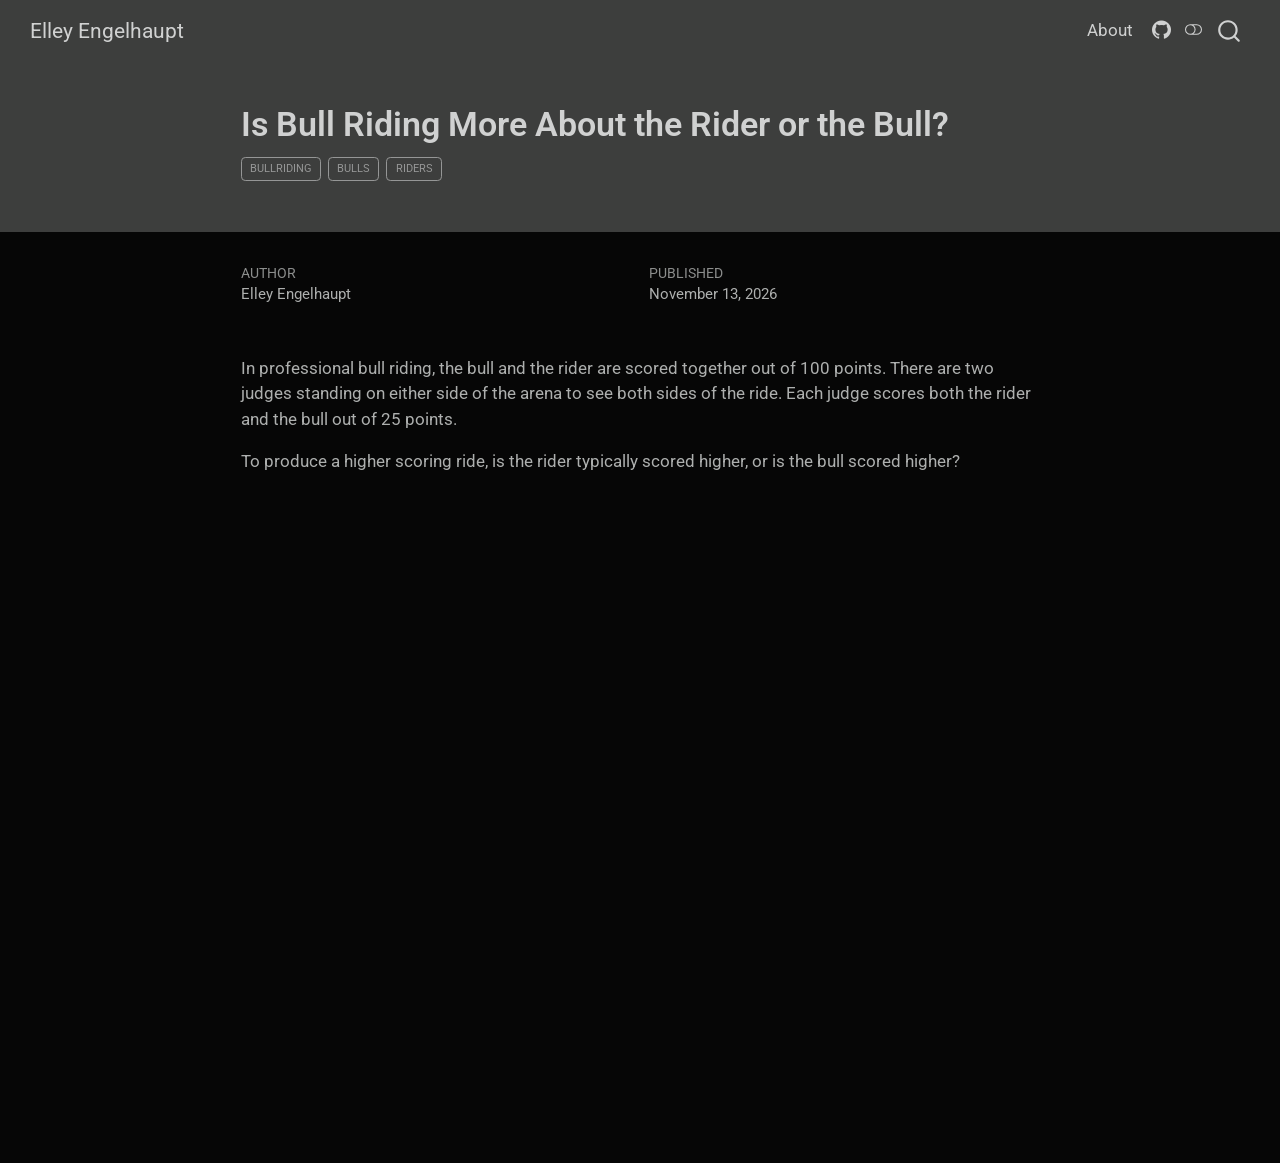
==== commit db0d8008: "update" ====
--- a/posts/pbr-bull-riding-rodeo-cowboy/index.html
+++ b/posts/pbr-bull-riding-rodeo-cowboy/index.html
@@ -9,7 +9,7 @@
 <meta name="author" content="Elley Engelhaupt">
 <meta name="dcterms.date" content="2026-11-13">
 
-<title>Professional Bull Riding Statistics – Elley’s Blog</title>
+<title>Is Bull Riding More About the Rider or the Bull? – Elley Engelhaupt</title>
 <style>
 /* Default styles provided by pandoc.
 ** See https://pandoc.org/MANUAL.html#variables-for-html for config info.
@@ -51,9 +51,9 @@
 <link href="../../site_libs/quarto-html/quarto-syntax-highlighting-63b5708e65d6cd79cd7618c58d0c21e7.css" rel="stylesheet" class="quarto-color-scheme-extra" id="quarto-text-highlighting-styles">
 <script src="../../site_libs/bootstrap/bootstrap.min.js"></script>
 <link href="../../site_libs/bootstrap/bootstrap-icons.css" rel="stylesheet">
-<link href="../../site_libs/bootstrap/bootstrap-866e571074e1b809f4aa03c88c9b6319.min.css" rel="stylesheet" append-hash="true" class="quarto-color-scheme" id="quarto-bootstrap" data-mode="dark">
-<link href="../../site_libs/bootstrap/bootstrap-dark-68ffe45e66e65aaa3f585b3b079f1ead.min.css" rel="stylesheet" append-hash="true" class="quarto-color-scheme quarto-color-alternate" id="quarto-bootstrap" data-mode="dark">
-<link href="../../site_libs/bootstrap/bootstrap-866e571074e1b809f4aa03c88c9b6319.min.css" rel="stylesheet" append-hash="true" class="quarto-color-scheme-extra" id="quarto-bootstrap" data-mode="dark">
+<link href="../../site_libs/bootstrap/bootstrap-c4d3d723468114eccfe89088fe19e3d8.min.css" rel="stylesheet" append-hash="true" class="quarto-color-scheme" id="quarto-bootstrap" data-mode="dark">
+<link href="../../site_libs/bootstrap/bootstrap-dark-181d6909a009fe39f73b5212012c69f5.min.css" rel="stylesheet" append-hash="true" class="quarto-color-scheme quarto-color-alternate" id="quarto-bootstrap" data-mode="dark">
+<link href="../../site_libs/bootstrap/bootstrap-c4d3d723468114eccfe89088fe19e3d8.min.css" rel="stylesheet" append-hash="true" class="quarto-color-scheme-extra" id="quarto-bootstrap" data-mode="dark">
 <script id="quarto-search-options" type="application/json">{
   "location": "navbar",
   "copy-button": false,
@@ -264,7 +264,7 @@
       <div class="navbar-container container-fluid">
       <div class="navbar-brand-container mx-auto">
     <a class="navbar-brand" href="../../index.html">
-    <span class="navbar-title">Elley’s Blog</span>
+    <span class="navbar-title">Elley Engelhaupt</span>
     </a>
   </div>
           <button class="navbar-toggler" type="button" data-bs-toggle="collapse" data-bs-target="#navbarCollapse" aria-controls="navbarCollapse" aria-expanded="false" aria-label="Toggle navigation" onclick="if (window.quartoToggleHeadroom) { window.quartoToggleHeadroom(); }">
@@ -294,7 +294,7 @@
 <header id="title-block-header" class="quarto-title-block default page-columns page-full">
   <div class="quarto-title-banner page-columns page-full">
     <div class="quarto-title column-body">
-      <h1 class="title">Professional Bull Riding Statistics</h1>
+      <h1 class="title">Is Bull Riding More About the Rider or the Bull?</h1>
                                 <div class="quarto-categories">
                 <div class="quarto-category">bullriding</div>
                 <div class="quarto-category">bulls</div>
@@ -336,7 +336,8 @@
 
 
 
-<p>This is a story about professional bull riding.</p>
+<p>In professional bull riding, the bull and the rider are scored together out of 100 points. There are two judges standing on either side of the arena to see both sides of the ride. Each judge scores both the rider and the bull out of 25 points.</p>
+<p>To produce a higher scoring ride, is the rider typically scored higher, or is the bull scored higher?</p>
 
 
 
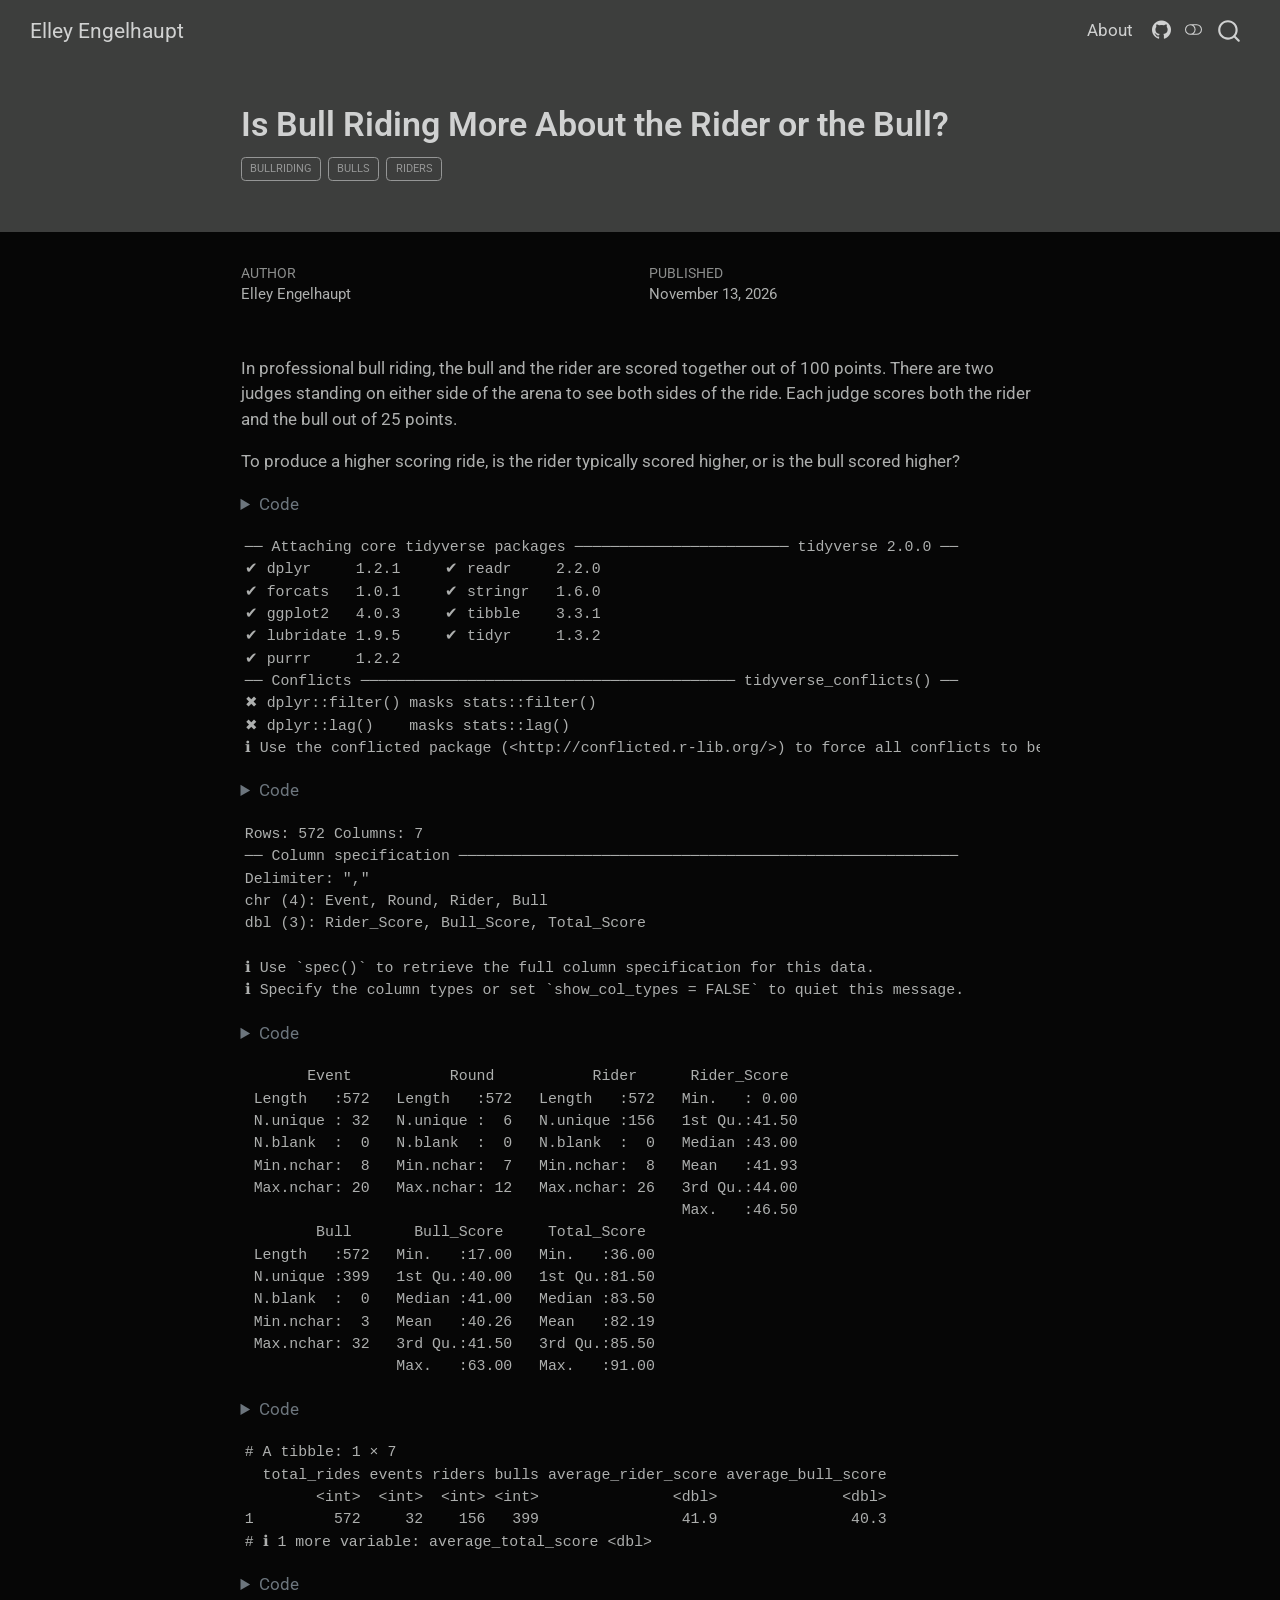
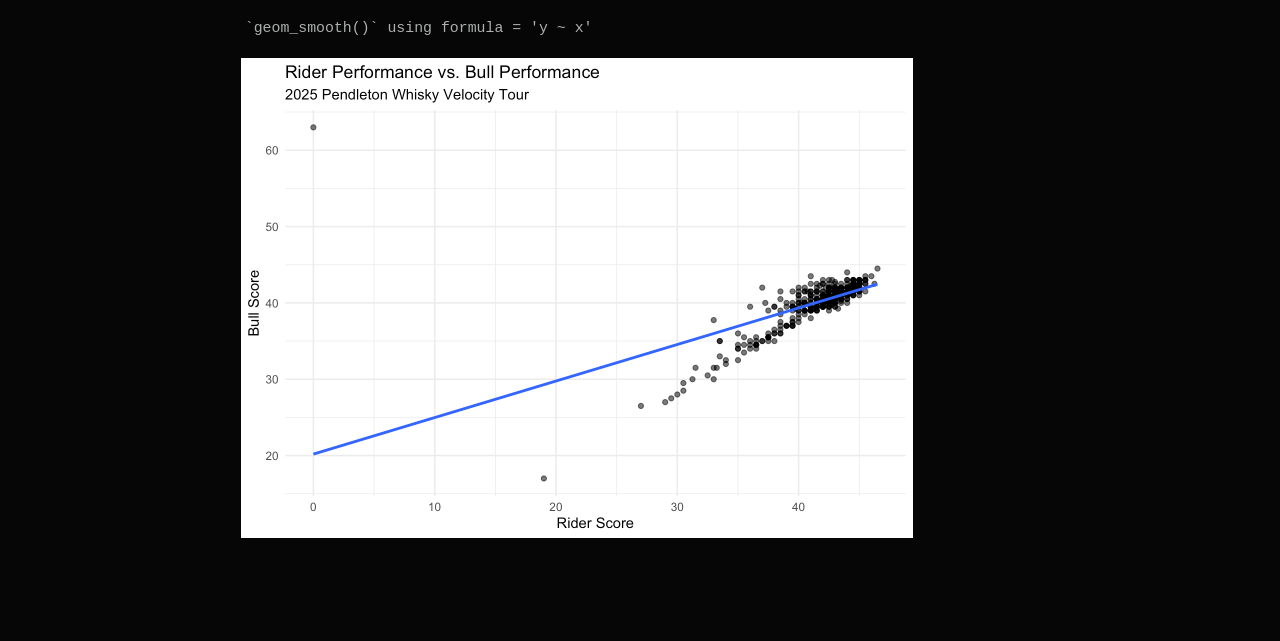
==== commit 3ba1481d: "updates" ====
--- a/posts/pbr-bull-riding-rodeo-cowboy/index.html
+++ b/posts/pbr-bull-riding-rodeo-cowboy/index.html
@@ -27,6 +27,41 @@
   width: 0.8em;
   margin: 0 0.8em 0.2em -1em; /* quarto-specific, see https://github.com/quarto-dev/quarto-cli/issues/4556 */ 
   vertical-align: middle;
+}
+/* CSS for syntax highlighting */
+html { -webkit-text-size-adjust: 100%; }
+pre > code.sourceCode { white-space: pre; position: relative; }
+pre > code.sourceCode > span { display: inline-block; line-height: 1.25; }
+pre > code.sourceCode > span:empty { height: 1.2em; }
+.sourceCode { overflow: visible; }
+code.sourceCode > span { color: inherit; text-decoration: inherit; }
+div.sourceCode { margin: 1em 0; }
+pre.sourceCode { margin: 0; }
+@media screen {
+div.sourceCode { overflow: auto; }
+}
+@media print {
+pre > code.sourceCode { white-space: pre-wrap; }
+pre > code.sourceCode > span { text-indent: -5em; padding-left: 5em; }
+}
+pre.numberSource code
+  { counter-reset: source-line 0; }
+pre.numberSource code > span
+  { position: relative; left: -4em; counter-increment: source-line; }
+pre.numberSource code > span > a:first-child::before
+  { content: counter(source-line);
+    position: relative; left: -1em; text-align: right; vertical-align: baseline;
+    border: none; display: inline-block;
+    -webkit-touch-callout: none; -webkit-user-select: none;
+    -khtml-user-select: none; -moz-user-select: none;
+    -ms-user-select: none; user-select: none;
+    padding: 0 4px; width: 4em;
+  }
+pre.numberSource { margin-left: 3em;  padding-left: 4px; }
+div.sourceCode
+  {   }
+@media screen {
+pre > code.sourceCode > span > a:first-child::before { text-decoration: underline; }
 }
 </style>
 
@@ -338,6 +373,105 @@
 
 <p>In professional bull riding, the bull and the rider are scored together out of 100 points. There are two judges standing on either side of the arena to see both sides of the ride. Each judge scores both the rider and the bull out of 25 points.</p>
 <p>To produce a higher scoring ride, is the rider typically scored higher, or is the bull scored higher?</p>
+<div class="cell">
+<details class="code-fold">
+<summary>Code</summary>
+<div class="code-copy-outer-scaffold"><div class="sourceCode cell-code" id="cb1"><pre class="sourceCode r code-with-copy"><code class="sourceCode r"><span id="cb1-1"><a href="#cb1-1" aria-hidden="true" tabindex="-1"></a><span class="fu">library</span>(tidyverse)</span></code></pre></div><button title="Copy to Clipboard" class="code-copy-button"><i class="bi"></i></button></div>
+</details>
+<div class="cell-output cell-output-stderr">
+<pre><code>── Attaching core tidyverse packages ──────────────────────── tidyverse 2.0.0 ──
+✔ dplyr     1.2.1     ✔ readr     2.2.0
+✔ forcats   1.0.1     ✔ stringr   1.6.0
+✔ ggplot2   4.0.3     ✔ tibble    3.3.1
+✔ lubridate 1.9.5     ✔ tidyr     1.3.2
+✔ purrr     1.2.2     
+── Conflicts ────────────────────────────────────────── tidyverse_conflicts() ──
+✖ dplyr::filter() masks stats::filter()
+✖ dplyr::lag()    masks stats::lag()
+ℹ Use the conflicted package (&lt;http://conflicted.r-lib.org/&gt;) to force all conflicts to become errors</code></pre>
+</div>
+<details class="code-fold">
+<summary>Code</summary>
+<div class="code-copy-outer-scaffold"><div class="sourceCode cell-code" id="cb3"><pre class="sourceCode r code-with-copy"><code class="sourceCode r"><span id="cb3-1"><a href="#cb3-1" aria-hidden="true" tabindex="-1"></a>bullriding <span class="ot">&lt;-</span> <span class="fu">read_csv</span>(<span class="st">"velocitytour25.csv"</span>)</span></code></pre></div><button title="Copy to Clipboard" class="code-copy-button"><i class="bi"></i></button></div>
+</details>
+<div class="cell-output cell-output-stderr">
+<pre><code>Rows: 572 Columns: 7
+── Column specification ────────────────────────────────────────────────────────
+Delimiter: ","
+chr (4): Event, Round, Rider, Bull
+dbl (3): Rider_Score, Bull_Score, Total_Score
+
+ℹ Use `spec()` to retrieve the full column specification for this data.
+ℹ Specify the column types or set `show_col_types = FALSE` to quiet this message.</code></pre>
+</div>
+</div>
+<div class="cell">
+<details class="code-fold">
+<summary>Code</summary>
+<div class="code-copy-outer-scaffold"><div class="sourceCode cell-code" id="cb5"><pre class="sourceCode r code-with-copy"><code class="sourceCode r"><span id="cb5-1"><a href="#cb5-1" aria-hidden="true" tabindex="-1"></a><span class="fu">summary</span>(bullriding)</span></code></pre></div><button title="Copy to Clipboard" class="code-copy-button"><i class="bi"></i></button></div>
+</details>
+<div class="cell-output cell-output-stdout">
+<pre><code>       Event           Round           Rider      Rider_Score   
+ Length   :572   Length   :572   Length   :572   Min.   : 0.00  
+ N.unique : 32   N.unique :  6   N.unique :156   1st Qu.:41.50  
+ N.blank  :  0   N.blank  :  0   N.blank  :  0   Median :43.00  
+ Min.nchar:  8   Min.nchar:  7   Min.nchar:  8   Mean   :41.93  
+ Max.nchar: 20   Max.nchar: 12   Max.nchar: 26   3rd Qu.:44.00  
+                                                 Max.   :46.50  
+        Bull       Bull_Score     Total_Score   
+ Length   :572   Min.   :17.00   Min.   :36.00  
+ N.unique :399   1st Qu.:40.00   1st Qu.:81.50  
+ N.blank  :  0   Median :41.00   Median :83.50  
+ Min.nchar:  3   Mean   :40.26   Mean   :82.19  
+ Max.nchar: 32   3rd Qu.:41.50   3rd Qu.:85.50  
+                 Max.   :63.00   Max.   :91.00  </code></pre>
+</div>
+<details class="code-fold">
+<summary>Code</summary>
+<div class="code-copy-outer-scaffold"><div class="sourceCode cell-code" id="cb7"><pre class="sourceCode r code-with-copy"><code class="sourceCode r"><span id="cb7-1"><a href="#cb7-1" aria-hidden="true" tabindex="-1"></a>bullriding <span class="sc">|&gt;</span></span>
+<span id="cb7-2"><a href="#cb7-2" aria-hidden="true" tabindex="-1"></a>  <span class="fu">summarise</span>(</span>
+<span id="cb7-3"><a href="#cb7-3" aria-hidden="true" tabindex="-1"></a>    <span class="at">total_rides =</span> <span class="fu">n</span>(),</span>
+<span id="cb7-4"><a href="#cb7-4" aria-hidden="true" tabindex="-1"></a>    <span class="at">events =</span> <span class="fu">n_distinct</span>(Event),</span>
+<span id="cb7-5"><a href="#cb7-5" aria-hidden="true" tabindex="-1"></a>    <span class="at">riders =</span> <span class="fu">n_distinct</span>(Rider),</span>
+<span id="cb7-6"><a href="#cb7-6" aria-hidden="true" tabindex="-1"></a>    <span class="at">bulls =</span> <span class="fu">n_distinct</span>(Bull),</span>
+<span id="cb7-7"><a href="#cb7-7" aria-hidden="true" tabindex="-1"></a>    <span class="at">average_rider_score =</span> <span class="fu">mean</span>(Rider_Score),</span>
+<span id="cb7-8"><a href="#cb7-8" aria-hidden="true" tabindex="-1"></a>    <span class="at">average_bull_score =</span> <span class="fu">mean</span>(Bull_Score),</span>
+<span id="cb7-9"><a href="#cb7-9" aria-hidden="true" tabindex="-1"></a>    <span class="at">average_total_score =</span> <span class="fu">mean</span>(Total_Score)</span>
+<span id="cb7-10"><a href="#cb7-10" aria-hidden="true" tabindex="-1"></a>  )</span></code></pre></div><button title="Copy to Clipboard" class="code-copy-button"><i class="bi"></i></button></div>
+</details>
+<div class="cell-output cell-output-stdout">
+<pre><code># A tibble: 1 × 7
+  total_rides events riders bulls average_rider_score average_bull_score
+        &lt;int&gt;  &lt;int&gt;  &lt;int&gt; &lt;int&gt;               &lt;dbl&gt;              &lt;dbl&gt;
+1         572     32    156   399                41.9               40.3
+# ℹ 1 more variable: average_total_score &lt;dbl&gt;</code></pre>
+</div>
+</div>
+<div class="cell">
+<details class="code-fold">
+<summary>Code</summary>
+<div class="code-copy-outer-scaffold"><div class="sourceCode cell-code" id="cb9"><pre class="sourceCode r code-with-copy"><code class="sourceCode r"><span id="cb9-1"><a href="#cb9-1" aria-hidden="true" tabindex="-1"></a><span class="fu">ggplot</span>(bullriding, <span class="fu">aes</span>(<span class="at">x =</span> Rider_Score, <span class="at">y =</span> Bull_Score)) <span class="sc">+</span></span>
+<span id="cb9-2"><a href="#cb9-2" aria-hidden="true" tabindex="-1"></a>  <span class="fu">geom_point</span>(<span class="at">alpha =</span> <span class="fl">0.6</span>) <span class="sc">+</span></span>
+<span id="cb9-3"><a href="#cb9-3" aria-hidden="true" tabindex="-1"></a>  <span class="fu">geom_smooth</span>(<span class="at">method =</span> <span class="st">"lm"</span>, <span class="at">se =</span> <span class="cn">FALSE</span>) <span class="sc">+</span></span>
+<span id="cb9-4"><a href="#cb9-4" aria-hidden="true" tabindex="-1"></a>  <span class="fu">labs</span>(</span>
+<span id="cb9-5"><a href="#cb9-5" aria-hidden="true" tabindex="-1"></a>    <span class="at">title =</span> <span class="st">"Rider Performance vs. Bull Performance"</span>,</span>
+<span id="cb9-6"><a href="#cb9-6" aria-hidden="true" tabindex="-1"></a>    <span class="at">subtitle =</span> <span class="st">"2025 Pendleton Whisky Velocity Tour"</span>,</span>
+<span id="cb9-7"><a href="#cb9-7" aria-hidden="true" tabindex="-1"></a>    <span class="at">x =</span> <span class="st">"Rider Score"</span>,</span>
+<span id="cb9-8"><a href="#cb9-8" aria-hidden="true" tabindex="-1"></a>    <span class="at">y =</span> <span class="st">"Bull Score"</span></span>
+<span id="cb9-9"><a href="#cb9-9" aria-hidden="true" tabindex="-1"></a>  ) <span class="sc">+</span></span>
+<span id="cb9-10"><a href="#cb9-10" aria-hidden="true" tabindex="-1"></a>  <span class="fu">theme_minimal</span>()</span></code></pre></div><button title="Copy to Clipboard" class="code-copy-button"><i class="bi"></i></button></div>
+</details>
+<div class="cell-output cell-output-stderr">
+<pre><code>`geom_smooth()` using formula = 'y ~ x'</code></pre>
+</div>
+<div class="cell-output-display">
+<div>
+<figure class="figure">
+<p><img src="index_files/figure-html/unnamed-chunk-3-1.png" class="img-fluid figure-img" width="672"></p>
+</figure>
+</div>
+</div>
+</div>
 
 
 
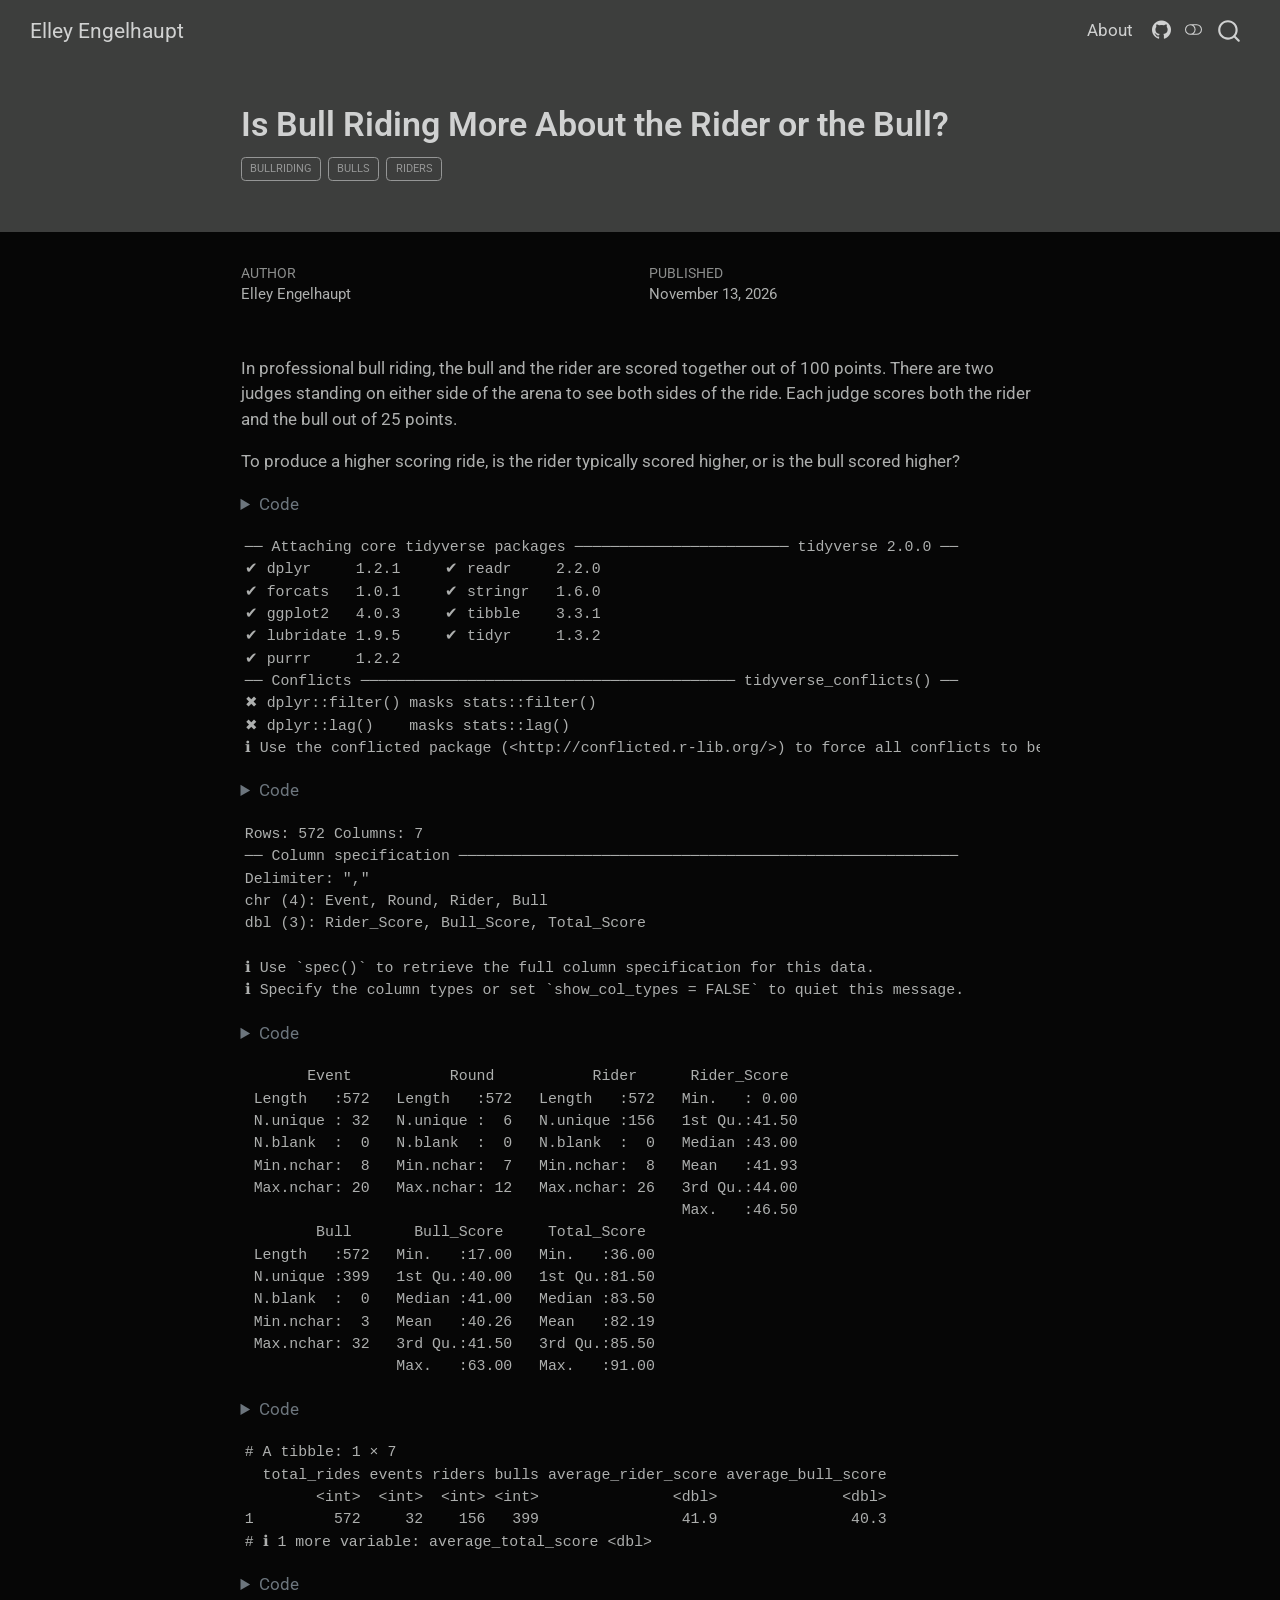
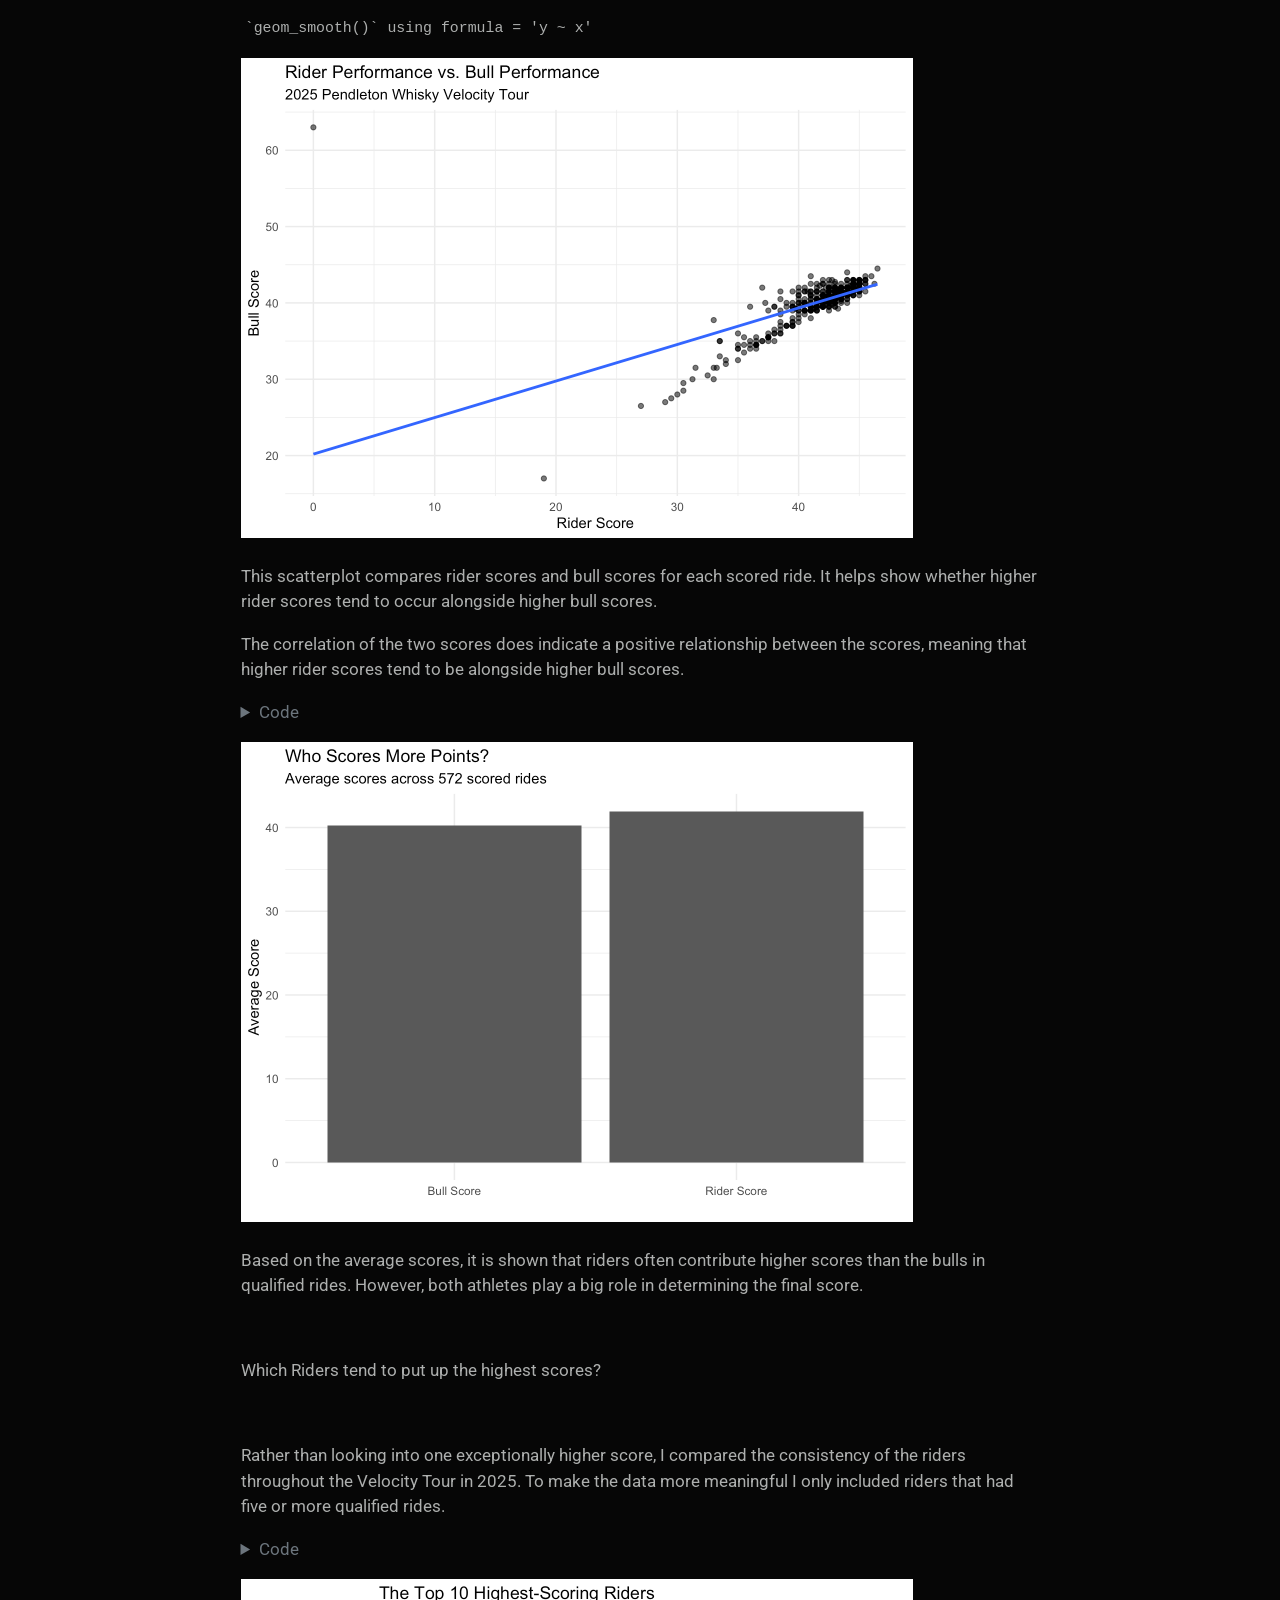
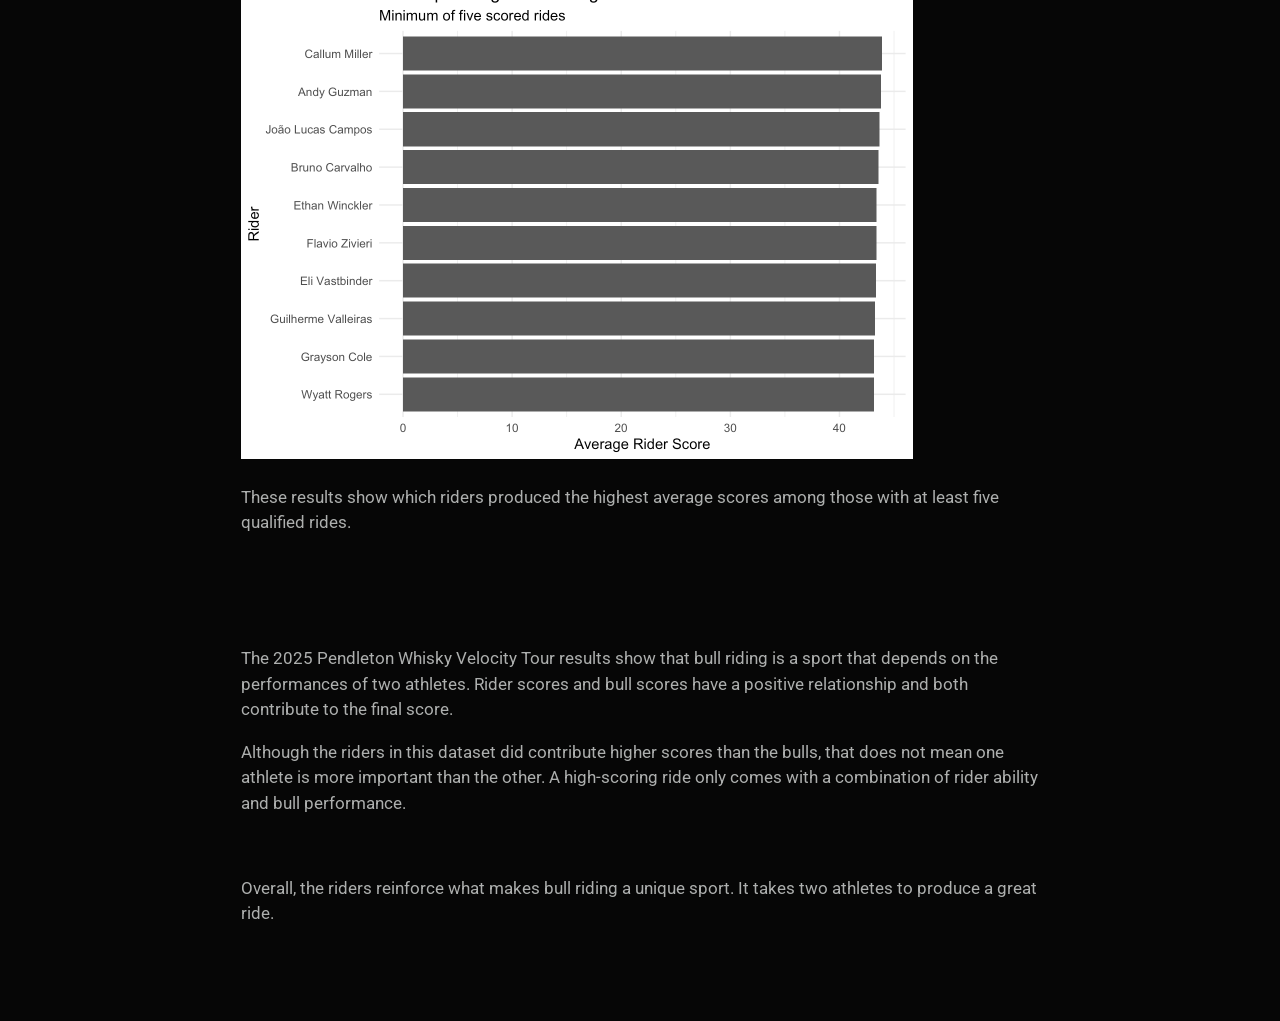
==== commit 10e64d8a: "update" ====
--- a/posts/pbr-bull-riding-rodeo-cowboy/index.html
+++ b/posts/pbr-bull-riding-rodeo-cowboy/index.html
@@ -404,8 +404,6 @@
 ℹ Use `spec()` to retrieve the full column specification for this data.
 ℹ Specify the column types or set `show_col_types = FALSE` to quiet this message.</code></pre>
 </div>
-</div>
-<div class="cell">
 <details class="code-fold">
 <summary>Code</summary>
 <div class="code-copy-outer-scaffold"><div class="sourceCode cell-code" id="cb5"><pre class="sourceCode r code-with-copy"><code class="sourceCode r"><span id="cb5-1"><a href="#cb5-1" aria-hidden="true" tabindex="-1"></a><span class="fu">summary</span>(bullriding)</span></code></pre></div><button title="Copy to Clipboard" class="code-copy-button"><i class="bi"></i></button></div>
@@ -446,8 +444,6 @@
 1         572     32    156   399                41.9               40.3
 # ℹ 1 more variable: average_total_score &lt;dbl&gt;</code></pre>
 </div>
-</div>
-<div class="cell">
 <details class="code-fold">
 <summary>Code</summary>
 <div class="code-copy-outer-scaffold"><div class="sourceCode cell-code" id="cb9"><pre class="sourceCode r code-with-copy"><code class="sourceCode r"><span id="cb9-1"><a href="#cb9-1" aria-hidden="true" tabindex="-1"></a><span class="fu">ggplot</span>(bullriding, <span class="fu">aes</span>(<span class="at">x =</span> Rider_Score, <span class="at">y =</span> Bull_Score)) <span class="sc">+</span></span>
@@ -467,11 +463,96 @@
 <div class="cell-output-display">
 <div>
 <figure class="figure">
+<p><img src="index_files/figure-html/unnamed-chunk-1-1.png" class="img-fluid figure-img" width="672"></p>
+</figure>
+</div>
+</div>
+</div>
+<p>This scatterplot compares rider scores and bull scores for each scored ride. It helps show whether higher rider scores tend to occur alongside higher bull scores.&nbsp;</p>
+<p>The correlation of the two scores does indicate a positive relationship between the scores, meaning that higher rider scores tend to be alongside higher bull scores.</p>
+<div class="cell">
+<details class="code-fold">
+<summary>Code</summary>
+<div class="code-copy-outer-scaffold"><div class="sourceCode cell-code" id="cb11"><pre class="sourceCode r code-with-copy"><code class="sourceCode r"><span id="cb11-1"><a href="#cb11-1" aria-hidden="true" tabindex="-1"></a>score_comparison <span class="ot">&lt;-</span> bullriding <span class="sc">|&gt;</span></span>
+<span id="cb11-2"><a href="#cb11-2" aria-hidden="true" tabindex="-1"></a>  <span class="fu">summarise</span>(</span>
+<span id="cb11-3"><a href="#cb11-3" aria-hidden="true" tabindex="-1"></a>    <span class="st">`</span><span class="at">Rider Score</span><span class="st">`</span> <span class="ot">=</span> <span class="fu">mean</span>(Rider_Score),</span>
+<span id="cb11-4"><a href="#cb11-4" aria-hidden="true" tabindex="-1"></a>    <span class="st">`</span><span class="at">Bull Score</span><span class="st">`</span> <span class="ot">=</span> <span class="fu">mean</span>(Bull_Score)</span>
+<span id="cb11-5"><a href="#cb11-5" aria-hidden="true" tabindex="-1"></a>  ) <span class="sc">|&gt;</span></span>
+<span id="cb11-6"><a href="#cb11-6" aria-hidden="true" tabindex="-1"></a>  <span class="fu">pivot_longer</span>(</span>
+<span id="cb11-7"><a href="#cb11-7" aria-hidden="true" tabindex="-1"></a>    <span class="fu">everything</span>(),</span>
+<span id="cb11-8"><a href="#cb11-8" aria-hidden="true" tabindex="-1"></a>    <span class="at">names_to =</span> <span class="st">"Athlete"</span>,</span>
+<span id="cb11-9"><a href="#cb11-9" aria-hidden="true" tabindex="-1"></a>    <span class="at">values_to =</span> <span class="st">"Average"</span></span>
+<span id="cb11-10"><a href="#cb11-10" aria-hidden="true" tabindex="-1"></a>  )</span>
+<span id="cb11-11"><a href="#cb11-11" aria-hidden="true" tabindex="-1"></a></span>
+<span id="cb11-12"><a href="#cb11-12" aria-hidden="true" tabindex="-1"></a><span class="fu">ggplot</span>(score_comparison, <span class="fu">aes</span>(<span class="at">x =</span> Athlete, <span class="at">y =</span> Average)) <span class="sc">+</span></span>
+<span id="cb11-13"><a href="#cb11-13" aria-hidden="true" tabindex="-1"></a>  <span class="fu">geom_col</span>() <span class="sc">+</span></span>
+<span id="cb11-14"><a href="#cb11-14" aria-hidden="true" tabindex="-1"></a>  <span class="fu">labs</span>(</span>
+<span id="cb11-15"><a href="#cb11-15" aria-hidden="true" tabindex="-1"></a>    <span class="at">title =</span> <span class="st">"Who Scores More Points?"</span>,</span>
+<span id="cb11-16"><a href="#cb11-16" aria-hidden="true" tabindex="-1"></a>    <span class="at">subtitle =</span> <span class="st">"Average scores across 572 scored rides"</span>,</span>
+<span id="cb11-17"><a href="#cb11-17" aria-hidden="true" tabindex="-1"></a>    <span class="at">x =</span> <span class="st">""</span>,</span>
+<span id="cb11-18"><a href="#cb11-18" aria-hidden="true" tabindex="-1"></a>    <span class="at">y =</span> <span class="st">"Average Score"</span></span>
+<span id="cb11-19"><a href="#cb11-19" aria-hidden="true" tabindex="-1"></a>  ) <span class="sc">+</span></span>
+<span id="cb11-20"><a href="#cb11-20" aria-hidden="true" tabindex="-1"></a>  <span class="fu">theme_minimal</span>()</span></code></pre></div><button title="Copy to Clipboard" class="code-copy-button"><i class="bi"></i></button></div>
+</details>
+<div class="cell-output-display">
+<div>
+<figure class="figure">
+<p><img src="index_files/figure-html/unnamed-chunk-2-1.png" class="img-fluid figure-img" width="672"></p>
+</figure>
+</div>
+</div>
+</div>
+<p>Based on the average scores, it is shown that riders often contribute higher scores than the bulls in qualified rides. However, both athletes play a big role in determining the final score.&nbsp;</p>
+<p><br>
+</p>
+<p>Which Riders tend to put up the highest scores?</p>
+<p><br>
+</p>
+<p>Rather than looking into one exceptionally higher score, I compared the consistency of the riders throughout the Velocity Tour in 2025. To make the data more meaningful I only included riders that had five or more qualified rides.</p>
+<div class="cell">
+<details class="code-fold">
+<summary>Code</summary>
+<div class="code-copy-outer-scaffold"><div class="sourceCode cell-code" id="cb12"><pre class="sourceCode r code-with-copy"><code class="sourceCode r"><span id="cb12-1"><a href="#cb12-1" aria-hidden="true" tabindex="-1"></a>top_riders <span class="ot">&lt;-</span> bullriding <span class="sc">|&gt;</span></span>
+<span id="cb12-2"><a href="#cb12-2" aria-hidden="true" tabindex="-1"></a>  <span class="fu">group_by</span>(Rider) <span class="sc">|&gt;</span></span>
+<span id="cb12-3"><a href="#cb12-3" aria-hidden="true" tabindex="-1"></a>  <span class="fu">summarise</span>(</span>
+<span id="cb12-4"><a href="#cb12-4" aria-hidden="true" tabindex="-1"></a>    <span class="at">Average_Score =</span> <span class="fu">mean</span>(Rider_Score, <span class="at">na.rm =</span> <span class="cn">TRUE</span>),</span>
+<span id="cb12-5"><a href="#cb12-5" aria-hidden="true" tabindex="-1"></a>    <span class="at">Attempts =</span> <span class="fu">n</span>()</span>
+<span id="cb12-6"><a href="#cb12-6" aria-hidden="true" tabindex="-1"></a>  ) <span class="sc">|&gt;</span></span>
+<span id="cb12-7"><a href="#cb12-7" aria-hidden="true" tabindex="-1"></a>  <span class="fu">filter</span>(Attempts <span class="sc">&gt;=</span> <span class="dv">5</span>) <span class="sc">|&gt;</span></span>
+<span id="cb12-8"><a href="#cb12-8" aria-hidden="true" tabindex="-1"></a>  <span class="fu">arrange</span>(<span class="fu">desc</span>(Average_Score)) <span class="sc">|&gt;</span></span>
+<span id="cb12-9"><a href="#cb12-9" aria-hidden="true" tabindex="-1"></a>  <span class="fu">slice_head</span>(<span class="at">n =</span> <span class="dv">10</span>)</span>
+<span id="cb12-10"><a href="#cb12-10" aria-hidden="true" tabindex="-1"></a></span>
+<span id="cb12-11"><a href="#cb12-11" aria-hidden="true" tabindex="-1"></a><span class="fu">ggplot</span>(top_riders,</span>
+<span id="cb12-12"><a href="#cb12-12" aria-hidden="true" tabindex="-1"></a>       <span class="fu">aes</span>(<span class="at">x =</span> <span class="fu">reorder</span>(Rider, Average_Score),</span>
+<span id="cb12-13"><a href="#cb12-13" aria-hidden="true" tabindex="-1"></a>           <span class="at">y =</span> Average_Score)) <span class="sc">+</span></span>
+<span id="cb12-14"><a href="#cb12-14" aria-hidden="true" tabindex="-1"></a>  <span class="fu">geom_col</span>() <span class="sc">+</span></span>
+<span id="cb12-15"><a href="#cb12-15" aria-hidden="true" tabindex="-1"></a>  <span class="fu">coord_flip</span>() <span class="sc">+</span></span>
+<span id="cb12-16"><a href="#cb12-16" aria-hidden="true" tabindex="-1"></a>  <span class="fu">labs</span>(</span>
+<span id="cb12-17"><a href="#cb12-17" aria-hidden="true" tabindex="-1"></a>    <span class="at">title =</span> <span class="st">"The Top 10 Highest-Scoring Riders"</span>,</span>
+<span id="cb12-18"><a href="#cb12-18" aria-hidden="true" tabindex="-1"></a>    <span class="at">subtitle =</span> <span class="st">"Minimum of five scored rides"</span>,</span>
+<span id="cb12-19"><a href="#cb12-19" aria-hidden="true" tabindex="-1"></a>    <span class="at">x =</span> <span class="st">"Rider"</span>,</span>
+<span id="cb12-20"><a href="#cb12-20" aria-hidden="true" tabindex="-1"></a>    <span class="at">y =</span> <span class="st">"Average Rider Score"</span></span>
+<span id="cb12-21"><a href="#cb12-21" aria-hidden="true" tabindex="-1"></a>  ) <span class="sc">+</span></span>
+<span id="cb12-22"><a href="#cb12-22" aria-hidden="true" tabindex="-1"></a>  <span class="fu">theme_minimal</span>()</span></code></pre></div><button title="Copy to Clipboard" class="code-copy-button"><i class="bi"></i></button></div>
+</details>
+<div class="cell-output-display">
+<div>
+<figure class="figure">
 <p><img src="index_files/figure-html/unnamed-chunk-3-1.png" class="img-fluid figure-img" width="672"></p>
 </figure>
 </div>
 </div>
 </div>
+<p>These results show which riders produced the highest average scores among those with at least five qualified rides.&nbsp;</p>
+<p><br>
+<br>
+<br>
+</p>
+<p>The 2025 Pendleton Whisky Velocity Tour results show that bull riding is a sport that depends on the performances of two athletes. Rider scores and bull scores have a positive relationship and both contribute to the final score.&nbsp;</p>
+<p>Although the riders in this dataset did contribute higher scores than the bulls, that does not mean one athlete is more important than the other. A high-scoring ride only comes with a combination of rider ability and bull performance.</p>
+<p><br>
+</p>
+<p>Overall, the riders reinforce what makes bull riding a unique sport. It takes two athletes to produce a great ride.</p>
 
 
 
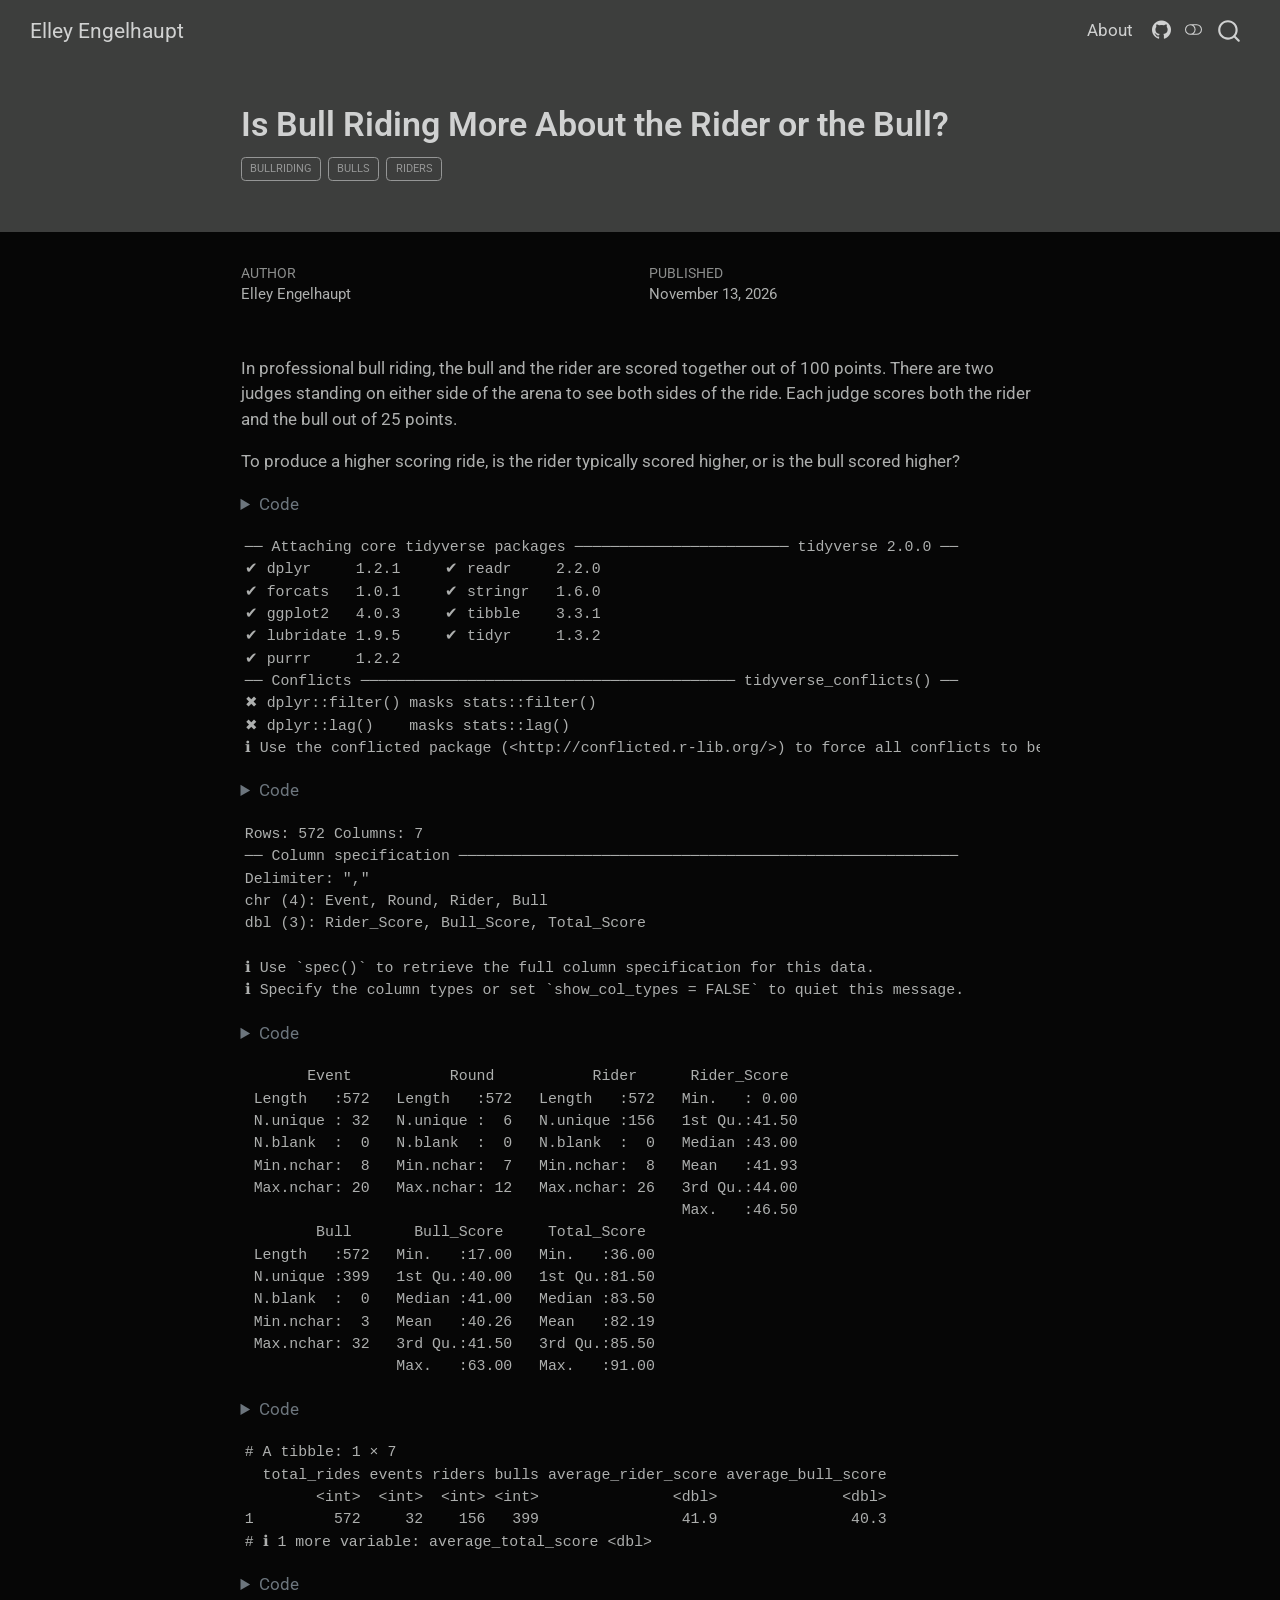
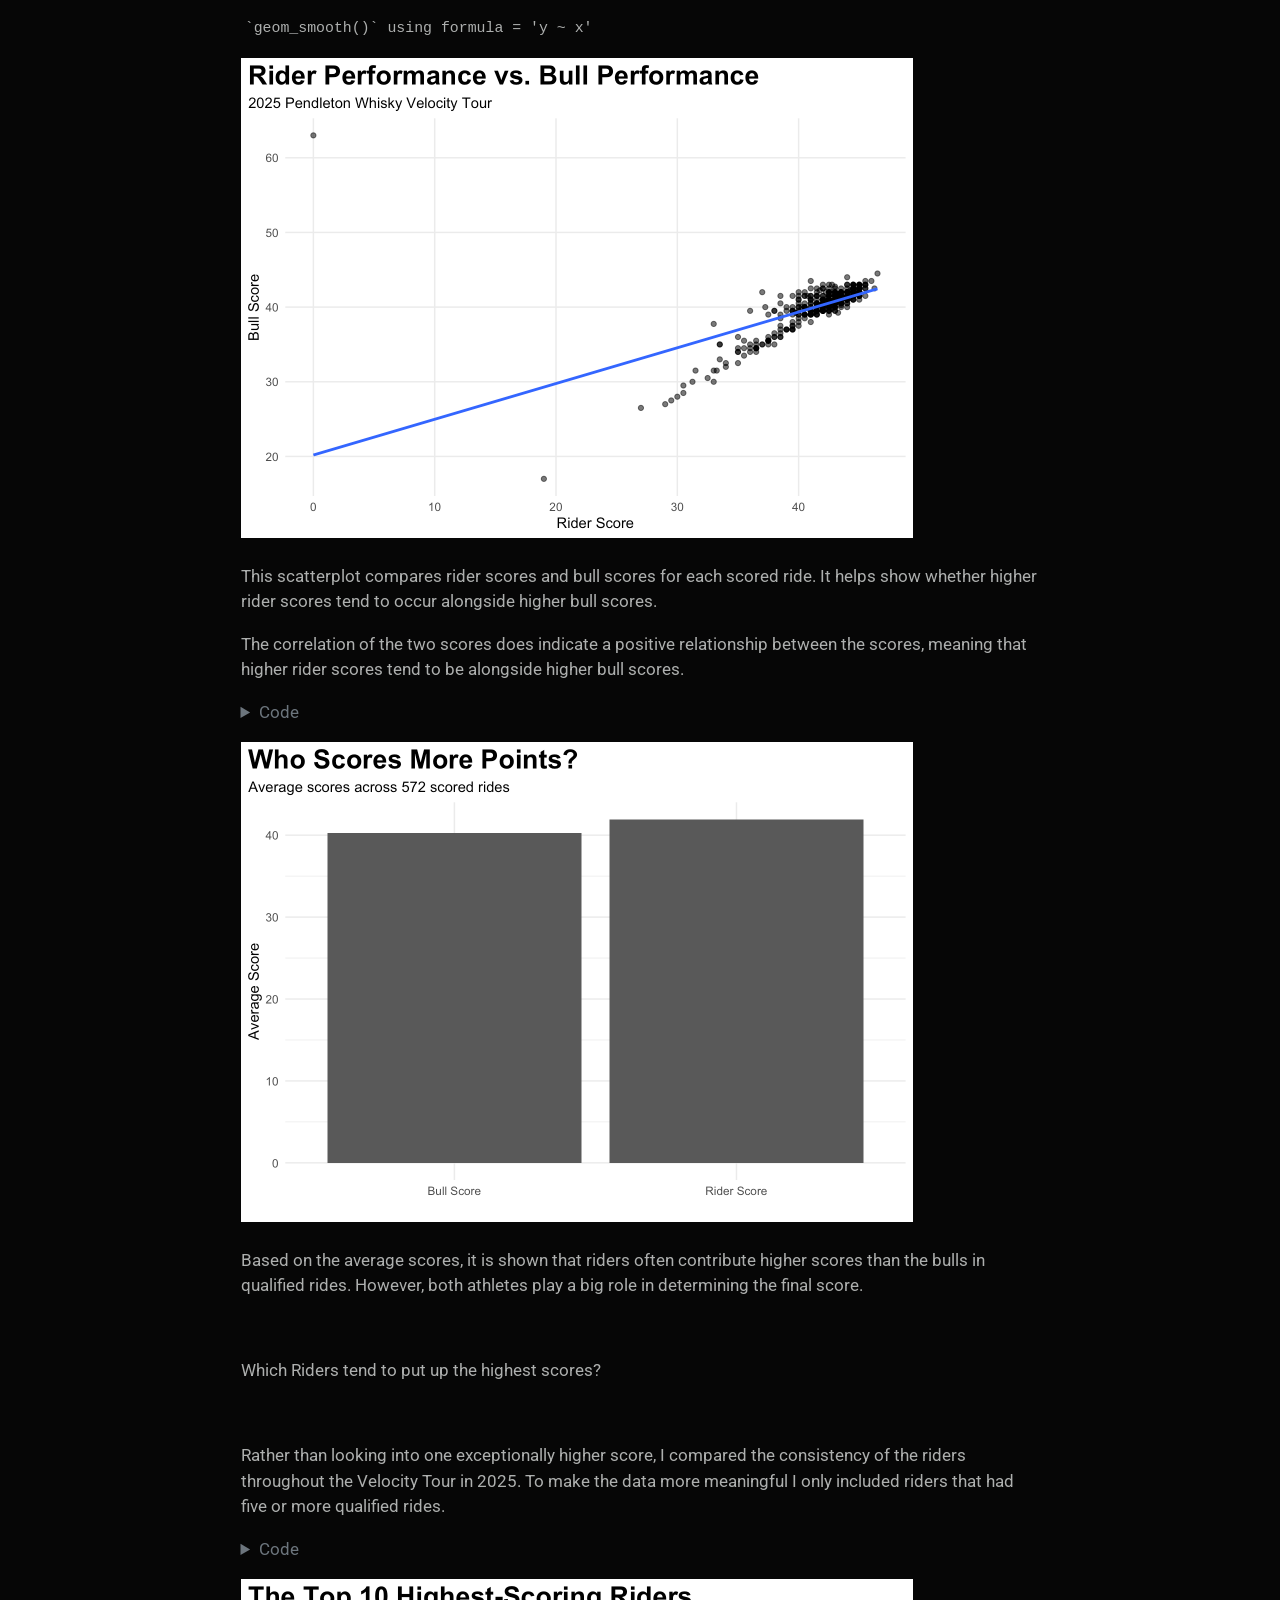
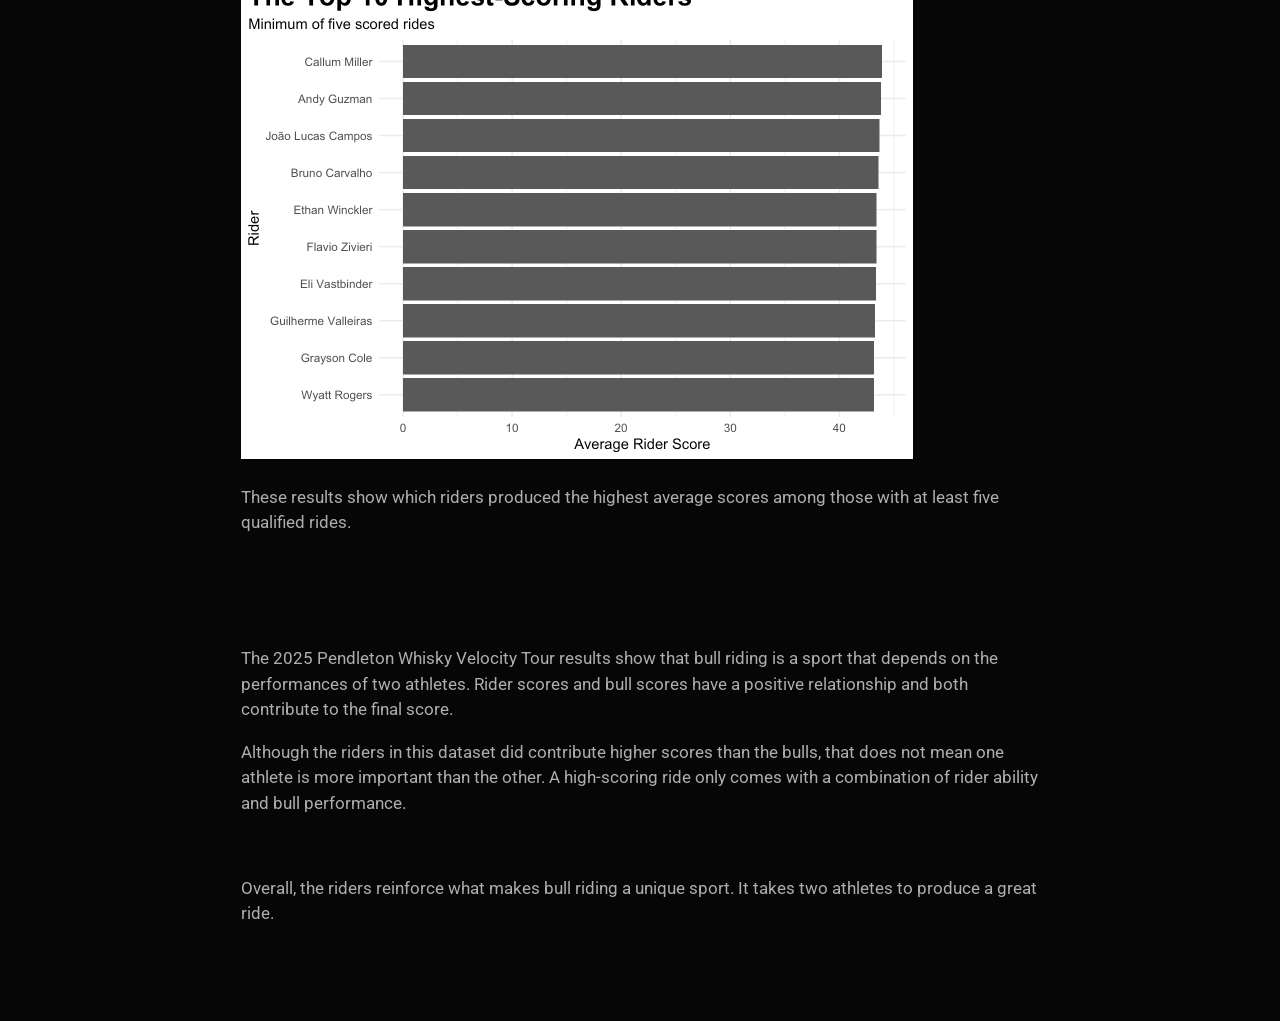
==== commit 423071e8: "updates" ====
--- a/posts/pbr-bull-riding-rodeo-cowboy/index.html
+++ b/posts/pbr-bull-riding-rodeo-cowboy/index.html
@@ -392,7 +392,8 @@
 </div>
 <details class="code-fold">
 <summary>Code</summary>
-<div class="code-copy-outer-scaffold"><div class="sourceCode cell-code" id="cb3"><pre class="sourceCode r code-with-copy"><code class="sourceCode r"><span id="cb3-1"><a href="#cb3-1" aria-hidden="true" tabindex="-1"></a>bullriding <span class="ot">&lt;-</span> <span class="fu">read_csv</span>(<span class="st">"velocitytour25.csv"</span>)</span></code></pre></div><button title="Copy to Clipboard" class="code-copy-button"><i class="bi"></i></button></div>
+<div class="code-copy-outer-scaffold"><div class="sourceCode cell-code" id="cb3"><pre class="sourceCode r code-with-copy"><code class="sourceCode r"><span id="cb3-1"><a href="#cb3-1" aria-hidden="true" tabindex="-1"></a><span class="fu">library</span>(tidyr)</span>
+<span id="cb3-2"><a href="#cb3-2" aria-hidden="true" tabindex="-1"></a>bullriding <span class="ot">&lt;-</span> <span class="fu">read_csv</span>(<span class="st">"velocitytour25.csv"</span>)</span></code></pre></div><button title="Copy to Clipboard" class="code-copy-button"><i class="bi"></i></button></div>
 </details>
 <div class="cell-output cell-output-stderr">
 <pre><code>Rows: 572 Columns: 7
@@ -455,7 +456,10 @@
 <span id="cb9-7"><a href="#cb9-7" aria-hidden="true" tabindex="-1"></a>    <span class="at">x =</span> <span class="st">"Rider Score"</span>,</span>
 <span id="cb9-8"><a href="#cb9-8" aria-hidden="true" tabindex="-1"></a>    <span class="at">y =</span> <span class="st">"Bull Score"</span></span>
 <span id="cb9-9"><a href="#cb9-9" aria-hidden="true" tabindex="-1"></a>  ) <span class="sc">+</span></span>
-<span id="cb9-10"><a href="#cb9-10" aria-hidden="true" tabindex="-1"></a>  <span class="fu">theme_minimal</span>()</span></code></pre></div><button title="Copy to Clipboard" class="code-copy-button"><i class="bi"></i></button></div>
+<span id="cb9-10"><a href="#cb9-10" aria-hidden="true" tabindex="-1"></a>  <span class="fu">theme_minimal</span>() <span class="sc">+</span></span>
+<span id="cb9-11"><a href="#cb9-11" aria-hidden="true" tabindex="-1"></a>  <span class="fu">theme</span>(</span>
+<span id="cb9-12"><a href="#cb9-12" aria-hidden="true" tabindex="-1"></a>    <span class="at">plot.title =</span> <span class="fu">element_text</span>(<span class="at">size =</span> <span class="dv">20</span>, <span class="at">face =</span> <span class="st">"bold"</span>), <span class="at">panel.grid.minor =</span> <span class="fu">element_blank</span>(), <span class="at">plot.title.position =</span> <span class="st">"plot"</span></span>
+<span id="cb9-13"><a href="#cb9-13" aria-hidden="true" tabindex="-1"></a>  )</span></code></pre></div><button title="Copy to Clipboard" class="code-copy-button"><i class="bi"></i></button></div>
 </details>
 <div class="cell-output cell-output-stderr">
 <pre><code>`geom_smooth()` using formula = 'y ~ x'</code></pre>
@@ -492,7 +496,10 @@
 <span id="cb11-17"><a href="#cb11-17" aria-hidden="true" tabindex="-1"></a>    <span class="at">x =</span> <span class="st">""</span>,</span>
 <span id="cb11-18"><a href="#cb11-18" aria-hidden="true" tabindex="-1"></a>    <span class="at">y =</span> <span class="st">"Average Score"</span></span>
 <span id="cb11-19"><a href="#cb11-19" aria-hidden="true" tabindex="-1"></a>  ) <span class="sc">+</span></span>
-<span id="cb11-20"><a href="#cb11-20" aria-hidden="true" tabindex="-1"></a>  <span class="fu">theme_minimal</span>()</span></code></pre></div><button title="Copy to Clipboard" class="code-copy-button"><i class="bi"></i></button></div>
+<span id="cb11-20"><a href="#cb11-20" aria-hidden="true" tabindex="-1"></a>  <span class="fu">theme_minimal</span>() <span class="sc">+</span></span>
+<span id="cb11-21"><a href="#cb11-21" aria-hidden="true" tabindex="-1"></a>  <span class="fu">theme</span>(</span>
+<span id="cb11-22"><a href="#cb11-22" aria-hidden="true" tabindex="-1"></a>    <span class="at">plot.title =</span> <span class="fu">element_text</span>(<span class="at">size =</span> <span class="dv">20</span>, <span class="at">face =</span> <span class="st">"bold"</span>), <span class="at">plot.title.position =</span> <span class="st">"plot"</span></span>
+<span id="cb11-23"><a href="#cb11-23" aria-hidden="true" tabindex="-1"></a>  )</span></code></pre></div><button title="Copy to Clipboard" class="code-copy-button"><i class="bi"></i></button></div>
 </details>
 <div class="cell-output-display">
 <div>
@@ -533,7 +540,10 @@
 <span id="cb12-19"><a href="#cb12-19" aria-hidden="true" tabindex="-1"></a>    <span class="at">x =</span> <span class="st">"Rider"</span>,</span>
 <span id="cb12-20"><a href="#cb12-20" aria-hidden="true" tabindex="-1"></a>    <span class="at">y =</span> <span class="st">"Average Rider Score"</span></span>
 <span id="cb12-21"><a href="#cb12-21" aria-hidden="true" tabindex="-1"></a>  ) <span class="sc">+</span></span>
-<span id="cb12-22"><a href="#cb12-22" aria-hidden="true" tabindex="-1"></a>  <span class="fu">theme_minimal</span>()</span></code></pre></div><button title="Copy to Clipboard" class="code-copy-button"><i class="bi"></i></button></div>
+<span id="cb12-22"><a href="#cb12-22" aria-hidden="true" tabindex="-1"></a>  <span class="fu">theme_minimal</span>() <span class="sc">+</span></span>
+<span id="cb12-23"><a href="#cb12-23" aria-hidden="true" tabindex="-1"></a>  <span class="fu">theme</span>(</span>
+<span id="cb12-24"><a href="#cb12-24" aria-hidden="true" tabindex="-1"></a>    <span class="at">plot.title =</span> <span class="fu">element_text</span>(<span class="at">size =</span> <span class="dv">20</span>, <span class="at">face =</span> <span class="st">"bold"</span>), <span class="at">plot.title.position =</span> <span class="st">"plot"</span></span>
+<span id="cb12-25"><a href="#cb12-25" aria-hidden="true" tabindex="-1"></a>  )</span></code></pre></div><button title="Copy to Clipboard" class="code-copy-button"><i class="bi"></i></button></div>
 </details>
 <div class="cell-output-display">
 <div>
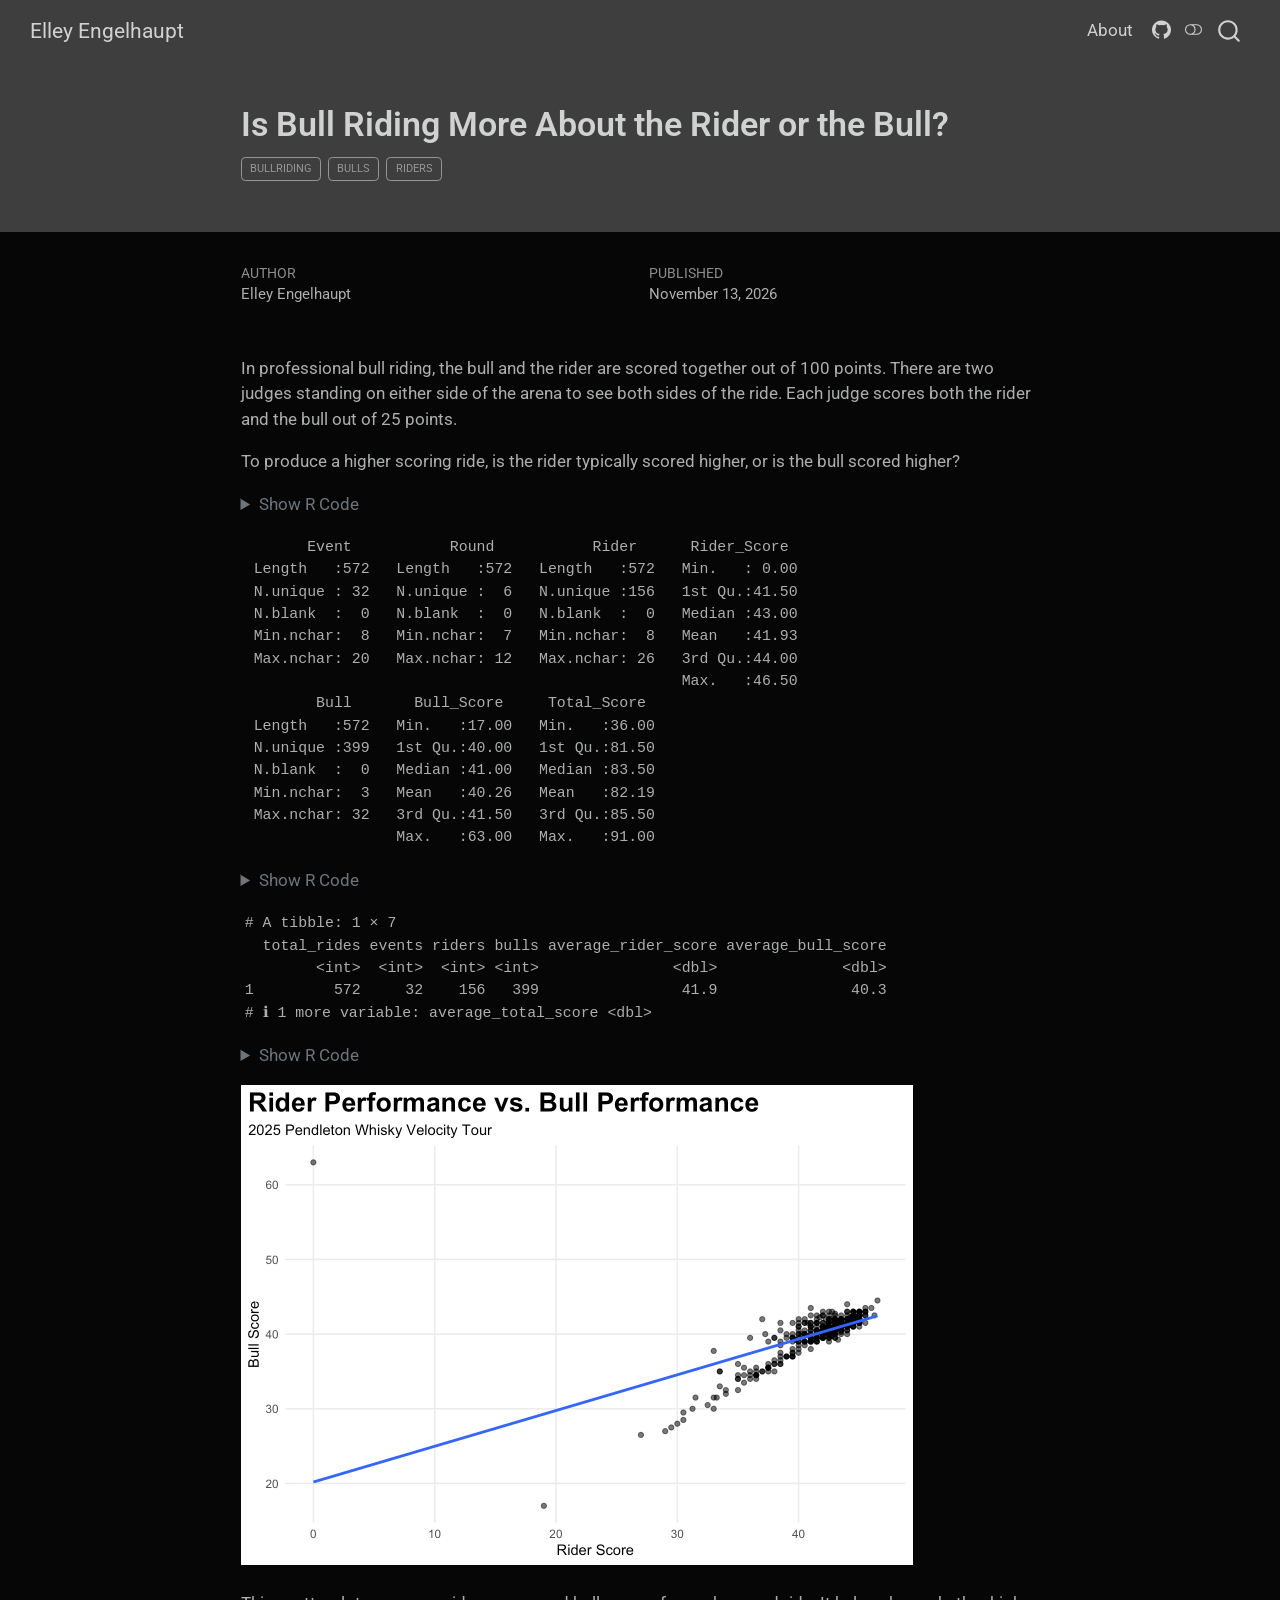
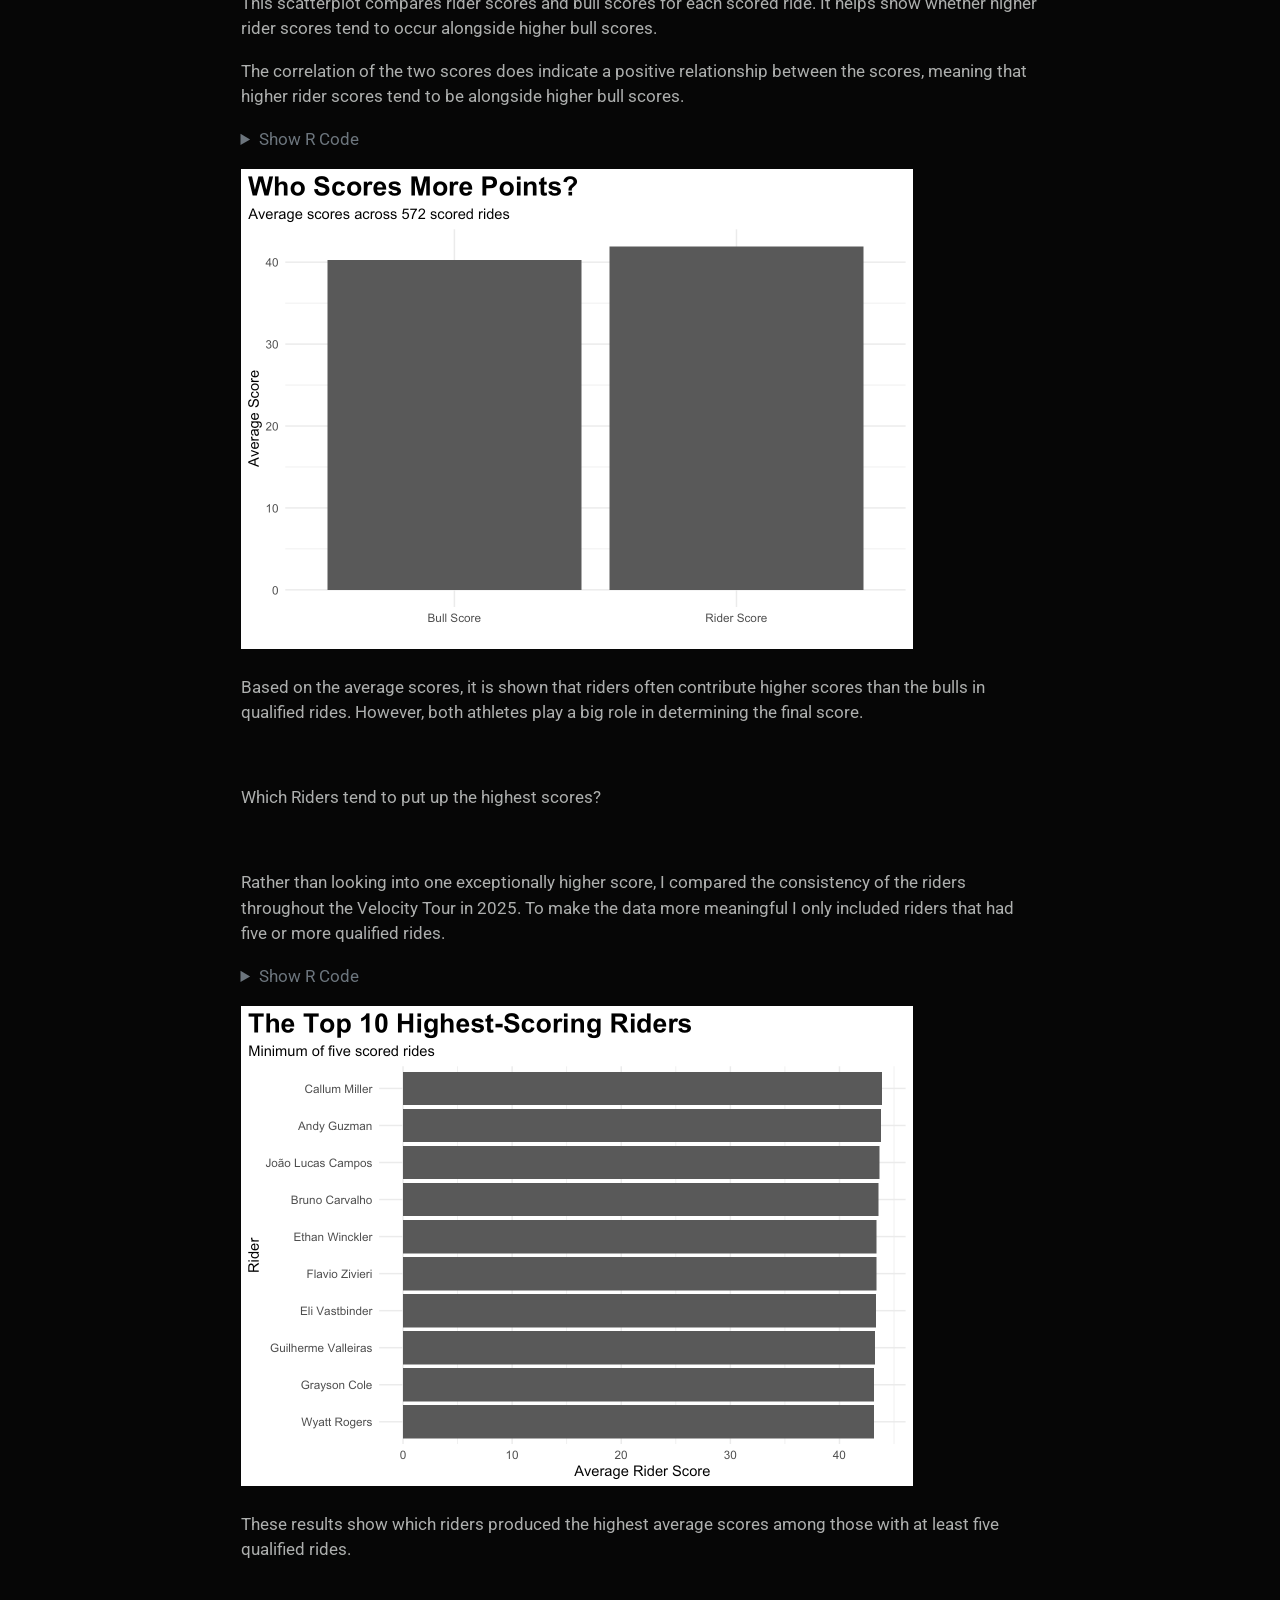
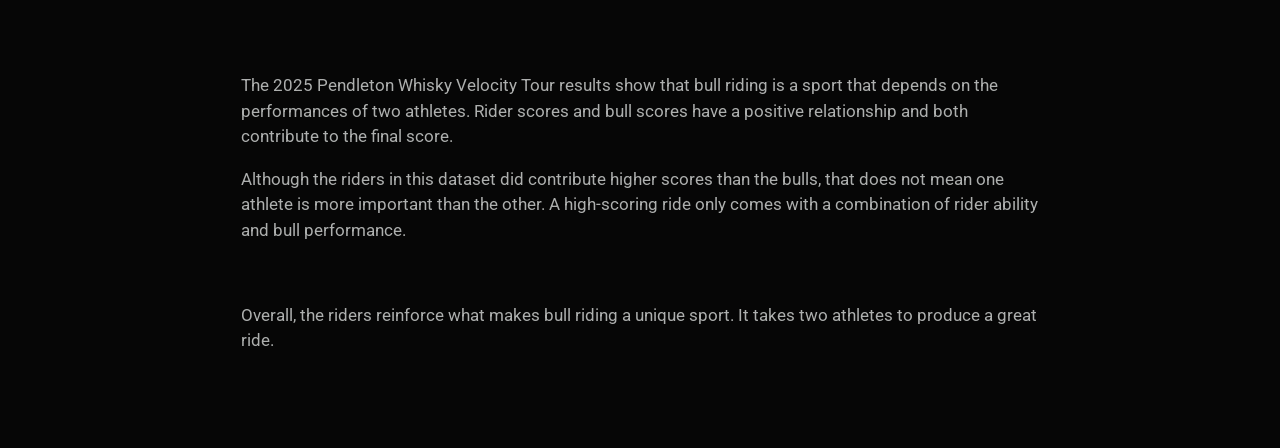
==== commit aafb9db2: "change" ====
--- a/posts/pbr-bull-riding-rodeo-cowboy/index.html
+++ b/posts/pbr-bull-riding-rodeo-cowboy/index.html
@@ -375,39 +375,11 @@
 <p>To produce a higher scoring ride, is the rider typically scored higher, or is the bull scored higher?</p>
 <div class="cell">
 <details class="code-fold">
-<summary>Code</summary>
-<div class="code-copy-outer-scaffold"><div class="sourceCode cell-code" id="cb1"><pre class="sourceCode r code-with-copy"><code class="sourceCode r"><span id="cb1-1"><a href="#cb1-1" aria-hidden="true" tabindex="-1"></a><span class="fu">library</span>(tidyverse)</span></code></pre></div><button title="Copy to Clipboard" class="code-copy-button"><i class="bi"></i></button></div>
-</details>
-<div class="cell-output cell-output-stderr">
-<pre><code>── Attaching core tidyverse packages ──────────────────────── tidyverse 2.0.0 ──
-✔ dplyr     1.2.1     ✔ readr     2.2.0
-✔ forcats   1.0.1     ✔ stringr   1.6.0
-✔ ggplot2   4.0.3     ✔ tibble    3.3.1
-✔ lubridate 1.9.5     ✔ tidyr     1.3.2
-✔ purrr     1.2.2     
-── Conflicts ────────────────────────────────────────── tidyverse_conflicts() ──
-✖ dplyr::filter() masks stats::filter()
-✖ dplyr::lag()    masks stats::lag()
-ℹ Use the conflicted package (&lt;http://conflicted.r-lib.org/&gt;) to force all conflicts to become errors</code></pre>
-</div>
-<details class="code-fold">
-<summary>Code</summary>
-<div class="code-copy-outer-scaffold"><div class="sourceCode cell-code" id="cb3"><pre class="sourceCode r code-with-copy"><code class="sourceCode r"><span id="cb3-1"><a href="#cb3-1" aria-hidden="true" tabindex="-1"></a><span class="fu">library</span>(tidyr)</span>
-<span id="cb3-2"><a href="#cb3-2" aria-hidden="true" tabindex="-1"></a>bullriding <span class="ot">&lt;-</span> <span class="fu">read_csv</span>(<span class="st">"velocitytour25.csv"</span>)</span></code></pre></div><button title="Copy to Clipboard" class="code-copy-button"><i class="bi"></i></button></div>
-</details>
-<div class="cell-output cell-output-stderr">
-<pre><code>Rows: 572 Columns: 7
-── Column specification ────────────────────────────────────────────────────────
-Delimiter: ","
-chr (4): Event, Round, Rider, Bull
-dbl (3): Rider_Score, Bull_Score, Total_Score
-
-ℹ Use `spec()` to retrieve the full column specification for this data.
-ℹ Specify the column types or set `show_col_types = FALSE` to quiet this message.</code></pre>
-</div>
-<details class="code-fold">
-<summary>Code</summary>
-<div class="code-copy-outer-scaffold"><div class="sourceCode cell-code" id="cb5"><pre class="sourceCode r code-with-copy"><code class="sourceCode r"><span id="cb5-1"><a href="#cb5-1" aria-hidden="true" tabindex="-1"></a><span class="fu">summary</span>(bullriding)</span></code></pre></div><button title="Copy to Clipboard" class="code-copy-button"><i class="bi"></i></button></div>
+<summary>Show R Code</summary>
+<div class="code-copy-outer-scaffold"><div class="sourceCode cell-code" id="cb1"><pre class="sourceCode r code-with-copy"><code class="sourceCode r"><span id="cb1-1"><a href="#cb1-1" aria-hidden="true" tabindex="-1"></a><span class="fu">library</span>(tidyverse)</span>
+<span id="cb1-2"><a href="#cb1-2" aria-hidden="true" tabindex="-1"></a><span class="fu">library</span>(tidyr)</span>
+<span id="cb1-3"><a href="#cb1-3" aria-hidden="true" tabindex="-1"></a>bullriding <span class="ot">&lt;-</span> <span class="fu">read_csv</span>(<span class="st">"velocitytour25.csv"</span>)</span>
+<span id="cb1-4"><a href="#cb1-4" aria-hidden="true" tabindex="-1"></a><span class="fu">summary</span>(bullriding)</span></code></pre></div><button title="Copy to Clipboard" class="code-copy-button"><i class="bi"></i></button></div>
 </details>
 <div class="cell-output cell-output-stdout">
 <pre><code>       Event           Round           Rider      Rider_Score   
@@ -426,17 +398,17 @@
                  Max.   :63.00   Max.   :91.00  </code></pre>
 </div>
 <details class="code-fold">
-<summary>Code</summary>
-<div class="code-copy-outer-scaffold"><div class="sourceCode cell-code" id="cb7"><pre class="sourceCode r code-with-copy"><code class="sourceCode r"><span id="cb7-1"><a href="#cb7-1" aria-hidden="true" tabindex="-1"></a>bullriding <span class="sc">|&gt;</span></span>
-<span id="cb7-2"><a href="#cb7-2" aria-hidden="true" tabindex="-1"></a>  <span class="fu">summarise</span>(</span>
-<span id="cb7-3"><a href="#cb7-3" aria-hidden="true" tabindex="-1"></a>    <span class="at">total_rides =</span> <span class="fu">n</span>(),</span>
-<span id="cb7-4"><a href="#cb7-4" aria-hidden="true" tabindex="-1"></a>    <span class="at">events =</span> <span class="fu">n_distinct</span>(Event),</span>
-<span id="cb7-5"><a href="#cb7-5" aria-hidden="true" tabindex="-1"></a>    <span class="at">riders =</span> <span class="fu">n_distinct</span>(Rider),</span>
-<span id="cb7-6"><a href="#cb7-6" aria-hidden="true" tabindex="-1"></a>    <span class="at">bulls =</span> <span class="fu">n_distinct</span>(Bull),</span>
-<span id="cb7-7"><a href="#cb7-7" aria-hidden="true" tabindex="-1"></a>    <span class="at">average_rider_score =</span> <span class="fu">mean</span>(Rider_Score),</span>
-<span id="cb7-8"><a href="#cb7-8" aria-hidden="true" tabindex="-1"></a>    <span class="at">average_bull_score =</span> <span class="fu">mean</span>(Bull_Score),</span>
-<span id="cb7-9"><a href="#cb7-9" aria-hidden="true" tabindex="-1"></a>    <span class="at">average_total_score =</span> <span class="fu">mean</span>(Total_Score)</span>
-<span id="cb7-10"><a href="#cb7-10" aria-hidden="true" tabindex="-1"></a>  )</span></code></pre></div><button title="Copy to Clipboard" class="code-copy-button"><i class="bi"></i></button></div>
+<summary>Show R Code</summary>
+<div class="code-copy-outer-scaffold"><div class="sourceCode cell-code" id="cb3"><pre class="sourceCode r code-with-copy"><code class="sourceCode r"><span id="cb3-1"><a href="#cb3-1" aria-hidden="true" tabindex="-1"></a>bullriding <span class="sc">|&gt;</span></span>
+<span id="cb3-2"><a href="#cb3-2" aria-hidden="true" tabindex="-1"></a>  <span class="fu">summarise</span>(</span>
+<span id="cb3-3"><a href="#cb3-3" aria-hidden="true" tabindex="-1"></a>    <span class="at">total_rides =</span> <span class="fu">n</span>(),</span>
+<span id="cb3-4"><a href="#cb3-4" aria-hidden="true" tabindex="-1"></a>    <span class="at">events =</span> <span class="fu">n_distinct</span>(Event),</span>
+<span id="cb3-5"><a href="#cb3-5" aria-hidden="true" tabindex="-1"></a>    <span class="at">riders =</span> <span class="fu">n_distinct</span>(Rider),</span>
+<span id="cb3-6"><a href="#cb3-6" aria-hidden="true" tabindex="-1"></a>    <span class="at">bulls =</span> <span class="fu">n_distinct</span>(Bull),</span>
+<span id="cb3-7"><a href="#cb3-7" aria-hidden="true" tabindex="-1"></a>    <span class="at">average_rider_score =</span> <span class="fu">mean</span>(Rider_Score),</span>
+<span id="cb3-8"><a href="#cb3-8" aria-hidden="true" tabindex="-1"></a>    <span class="at">average_bull_score =</span> <span class="fu">mean</span>(Bull_Score),</span>
+<span id="cb3-9"><a href="#cb3-9" aria-hidden="true" tabindex="-1"></a>    <span class="at">average_total_score =</span> <span class="fu">mean</span>(Total_Score)</span>
+<span id="cb3-10"><a href="#cb3-10" aria-hidden="true" tabindex="-1"></a>  )</span></code></pre></div><button title="Copy to Clipboard" class="code-copy-button"><i class="bi"></i></button></div>
 </details>
 <div class="cell-output cell-output-stdout">
 <pre><code># A tibble: 1 × 7
@@ -446,24 +418,21 @@
 # ℹ 1 more variable: average_total_score &lt;dbl&gt;</code></pre>
 </div>
 <details class="code-fold">
-<summary>Code</summary>
-<div class="code-copy-outer-scaffold"><div class="sourceCode cell-code" id="cb9"><pre class="sourceCode r code-with-copy"><code class="sourceCode r"><span id="cb9-1"><a href="#cb9-1" aria-hidden="true" tabindex="-1"></a><span class="fu">ggplot</span>(bullriding, <span class="fu">aes</span>(<span class="at">x =</span> Rider_Score, <span class="at">y =</span> Bull_Score)) <span class="sc">+</span></span>
-<span id="cb9-2"><a href="#cb9-2" aria-hidden="true" tabindex="-1"></a>  <span class="fu">geom_point</span>(<span class="at">alpha =</span> <span class="fl">0.6</span>) <span class="sc">+</span></span>
-<span id="cb9-3"><a href="#cb9-3" aria-hidden="true" tabindex="-1"></a>  <span class="fu">geom_smooth</span>(<span class="at">method =</span> <span class="st">"lm"</span>, <span class="at">se =</span> <span class="cn">FALSE</span>) <span class="sc">+</span></span>
-<span id="cb9-4"><a href="#cb9-4" aria-hidden="true" tabindex="-1"></a>  <span class="fu">labs</span>(</span>
-<span id="cb9-5"><a href="#cb9-5" aria-hidden="true" tabindex="-1"></a>    <span class="at">title =</span> <span class="st">"Rider Performance vs. Bull Performance"</span>,</span>
-<span id="cb9-6"><a href="#cb9-6" aria-hidden="true" tabindex="-1"></a>    <span class="at">subtitle =</span> <span class="st">"2025 Pendleton Whisky Velocity Tour"</span>,</span>
-<span id="cb9-7"><a href="#cb9-7" aria-hidden="true" tabindex="-1"></a>    <span class="at">x =</span> <span class="st">"Rider Score"</span>,</span>
-<span id="cb9-8"><a href="#cb9-8" aria-hidden="true" tabindex="-1"></a>    <span class="at">y =</span> <span class="st">"Bull Score"</span></span>
-<span id="cb9-9"><a href="#cb9-9" aria-hidden="true" tabindex="-1"></a>  ) <span class="sc">+</span></span>
-<span id="cb9-10"><a href="#cb9-10" aria-hidden="true" tabindex="-1"></a>  <span class="fu">theme_minimal</span>() <span class="sc">+</span></span>
-<span id="cb9-11"><a href="#cb9-11" aria-hidden="true" tabindex="-1"></a>  <span class="fu">theme</span>(</span>
-<span id="cb9-12"><a href="#cb9-12" aria-hidden="true" tabindex="-1"></a>    <span class="at">plot.title =</span> <span class="fu">element_text</span>(<span class="at">size =</span> <span class="dv">20</span>, <span class="at">face =</span> <span class="st">"bold"</span>), <span class="at">panel.grid.minor =</span> <span class="fu">element_blank</span>(), <span class="at">plot.title.position =</span> <span class="st">"plot"</span></span>
-<span id="cb9-13"><a href="#cb9-13" aria-hidden="true" tabindex="-1"></a>  )</span></code></pre></div><button title="Copy to Clipboard" class="code-copy-button"><i class="bi"></i></button></div>
+<summary>Show R Code</summary>
+<div class="code-copy-outer-scaffold"><div class="sourceCode cell-code" id="cb5"><pre class="sourceCode r code-with-copy"><code class="sourceCode r"><span id="cb5-1"><a href="#cb5-1" aria-hidden="true" tabindex="-1"></a><span class="fu">ggplot</span>(bullriding, <span class="fu">aes</span>(<span class="at">x =</span> Rider_Score, <span class="at">y =</span> Bull_Score)) <span class="sc">+</span></span>
+<span id="cb5-2"><a href="#cb5-2" aria-hidden="true" tabindex="-1"></a>  <span class="fu">geom_point</span>(<span class="at">alpha =</span> <span class="fl">0.6</span>) <span class="sc">+</span></span>
+<span id="cb5-3"><a href="#cb5-3" aria-hidden="true" tabindex="-1"></a>  <span class="fu">geom_smooth</span>(<span class="at">method =</span> <span class="st">"lm"</span>, <span class="at">se =</span> <span class="cn">FALSE</span>) <span class="sc">+</span></span>
+<span id="cb5-4"><a href="#cb5-4" aria-hidden="true" tabindex="-1"></a>  <span class="fu">labs</span>(</span>
+<span id="cb5-5"><a href="#cb5-5" aria-hidden="true" tabindex="-1"></a>    <span class="at">title =</span> <span class="st">"Rider Performance vs. Bull Performance"</span>,</span>
+<span id="cb5-6"><a href="#cb5-6" aria-hidden="true" tabindex="-1"></a>    <span class="at">subtitle =</span> <span class="st">"2025 Pendleton Whisky Velocity Tour"</span>,</span>
+<span id="cb5-7"><a href="#cb5-7" aria-hidden="true" tabindex="-1"></a>    <span class="at">x =</span> <span class="st">"Rider Score"</span>,</span>
+<span id="cb5-8"><a href="#cb5-8" aria-hidden="true" tabindex="-1"></a>    <span class="at">y =</span> <span class="st">"Bull Score"</span></span>
+<span id="cb5-9"><a href="#cb5-9" aria-hidden="true" tabindex="-1"></a>  ) <span class="sc">+</span></span>
+<span id="cb5-10"><a href="#cb5-10" aria-hidden="true" tabindex="-1"></a>  <span class="fu">theme_minimal</span>() <span class="sc">+</span></span>
+<span id="cb5-11"><a href="#cb5-11" aria-hidden="true" tabindex="-1"></a>  <span class="fu">theme</span>(</span>
+<span id="cb5-12"><a href="#cb5-12" aria-hidden="true" tabindex="-1"></a>    <span class="at">plot.title =</span> <span class="fu">element_text</span>(<span class="at">size =</span> <span class="dv">20</span>, <span class="at">face =</span> <span class="st">"bold"</span>), <span class="at">panel.grid.minor =</span> <span class="fu">element_blank</span>(), <span class="at">plot.title.position =</span> <span class="st">"plot"</span></span>
+<span id="cb5-13"><a href="#cb5-13" aria-hidden="true" tabindex="-1"></a>  )</span></code></pre></div><button title="Copy to Clipboard" class="code-copy-button"><i class="bi"></i></button></div>
 </details>
-<div class="cell-output cell-output-stderr">
-<pre><code>`geom_smooth()` using formula = 'y ~ x'</code></pre>
-</div>
 <div class="cell-output-display">
 <div>
 <figure class="figure">
@@ -476,30 +445,30 @@
 <p>The correlation of the two scores does indicate a positive relationship between the scores, meaning that higher rider scores tend to be alongside higher bull scores.</p>
 <div class="cell">
 <details class="code-fold">
-<summary>Code</summary>
-<div class="code-copy-outer-scaffold"><div class="sourceCode cell-code" id="cb11"><pre class="sourceCode r code-with-copy"><code class="sourceCode r"><span id="cb11-1"><a href="#cb11-1" aria-hidden="true" tabindex="-1"></a>score_comparison <span class="ot">&lt;-</span> bullriding <span class="sc">|&gt;</span></span>
-<span id="cb11-2"><a href="#cb11-2" aria-hidden="true" tabindex="-1"></a>  <span class="fu">summarise</span>(</span>
-<span id="cb11-3"><a href="#cb11-3" aria-hidden="true" tabindex="-1"></a>    <span class="st">`</span><span class="at">Rider Score</span><span class="st">`</span> <span class="ot">=</span> <span class="fu">mean</span>(Rider_Score),</span>
-<span id="cb11-4"><a href="#cb11-4" aria-hidden="true" tabindex="-1"></a>    <span class="st">`</span><span class="at">Bull Score</span><span class="st">`</span> <span class="ot">=</span> <span class="fu">mean</span>(Bull_Score)</span>
-<span id="cb11-5"><a href="#cb11-5" aria-hidden="true" tabindex="-1"></a>  ) <span class="sc">|&gt;</span></span>
-<span id="cb11-6"><a href="#cb11-6" aria-hidden="true" tabindex="-1"></a>  <span class="fu">pivot_longer</span>(</span>
-<span id="cb11-7"><a href="#cb11-7" aria-hidden="true" tabindex="-1"></a>    <span class="fu">everything</span>(),</span>
-<span id="cb11-8"><a href="#cb11-8" aria-hidden="true" tabindex="-1"></a>    <span class="at">names_to =</span> <span class="st">"Athlete"</span>,</span>
-<span id="cb11-9"><a href="#cb11-9" aria-hidden="true" tabindex="-1"></a>    <span class="at">values_to =</span> <span class="st">"Average"</span></span>
-<span id="cb11-10"><a href="#cb11-10" aria-hidden="true" tabindex="-1"></a>  )</span>
-<span id="cb11-11"><a href="#cb11-11" aria-hidden="true" tabindex="-1"></a></span>
-<span id="cb11-12"><a href="#cb11-12" aria-hidden="true" tabindex="-1"></a><span class="fu">ggplot</span>(score_comparison, <span class="fu">aes</span>(<span class="at">x =</span> Athlete, <span class="at">y =</span> Average)) <span class="sc">+</span></span>
-<span id="cb11-13"><a href="#cb11-13" aria-hidden="true" tabindex="-1"></a>  <span class="fu">geom_col</span>() <span class="sc">+</span></span>
-<span id="cb11-14"><a href="#cb11-14" aria-hidden="true" tabindex="-1"></a>  <span class="fu">labs</span>(</span>
-<span id="cb11-15"><a href="#cb11-15" aria-hidden="true" tabindex="-1"></a>    <span class="at">title =</span> <span class="st">"Who Scores More Points?"</span>,</span>
-<span id="cb11-16"><a href="#cb11-16" aria-hidden="true" tabindex="-1"></a>    <span class="at">subtitle =</span> <span class="st">"Average scores across 572 scored rides"</span>,</span>
-<span id="cb11-17"><a href="#cb11-17" aria-hidden="true" tabindex="-1"></a>    <span class="at">x =</span> <span class="st">""</span>,</span>
-<span id="cb11-18"><a href="#cb11-18" aria-hidden="true" tabindex="-1"></a>    <span class="at">y =</span> <span class="st">"Average Score"</span></span>
-<span id="cb11-19"><a href="#cb11-19" aria-hidden="true" tabindex="-1"></a>  ) <span class="sc">+</span></span>
-<span id="cb11-20"><a href="#cb11-20" aria-hidden="true" tabindex="-1"></a>  <span class="fu">theme_minimal</span>() <span class="sc">+</span></span>
-<span id="cb11-21"><a href="#cb11-21" aria-hidden="true" tabindex="-1"></a>  <span class="fu">theme</span>(</span>
-<span id="cb11-22"><a href="#cb11-22" aria-hidden="true" tabindex="-1"></a>    <span class="at">plot.title =</span> <span class="fu">element_text</span>(<span class="at">size =</span> <span class="dv">20</span>, <span class="at">face =</span> <span class="st">"bold"</span>), <span class="at">plot.title.position =</span> <span class="st">"plot"</span></span>
-<span id="cb11-23"><a href="#cb11-23" aria-hidden="true" tabindex="-1"></a>  )</span></code></pre></div><button title="Copy to Clipboard" class="code-copy-button"><i class="bi"></i></button></div>
+<summary>Show R Code</summary>
+<div class="code-copy-outer-scaffold"><div class="sourceCode cell-code" id="cb6"><pre class="sourceCode r code-with-copy"><code class="sourceCode r"><span id="cb6-1"><a href="#cb6-1" aria-hidden="true" tabindex="-1"></a>score_comparison <span class="ot">&lt;-</span> bullriding <span class="sc">|&gt;</span></span>
+<span id="cb6-2"><a href="#cb6-2" aria-hidden="true" tabindex="-1"></a>  <span class="fu">summarise</span>(</span>
+<span id="cb6-3"><a href="#cb6-3" aria-hidden="true" tabindex="-1"></a>    <span class="st">`</span><span class="at">Rider Score</span><span class="st">`</span> <span class="ot">=</span> <span class="fu">mean</span>(Rider_Score),</span>
+<span id="cb6-4"><a href="#cb6-4" aria-hidden="true" tabindex="-1"></a>    <span class="st">`</span><span class="at">Bull Score</span><span class="st">`</span> <span class="ot">=</span> <span class="fu">mean</span>(Bull_Score)</span>
+<span id="cb6-5"><a href="#cb6-5" aria-hidden="true" tabindex="-1"></a>  ) <span class="sc">|&gt;</span></span>
+<span id="cb6-6"><a href="#cb6-6" aria-hidden="true" tabindex="-1"></a>  <span class="fu">pivot_longer</span>(</span>
+<span id="cb6-7"><a href="#cb6-7" aria-hidden="true" tabindex="-1"></a>    <span class="fu">everything</span>(),</span>
+<span id="cb6-8"><a href="#cb6-8" aria-hidden="true" tabindex="-1"></a>    <span class="at">names_to =</span> <span class="st">"Athlete"</span>,</span>
+<span id="cb6-9"><a href="#cb6-9" aria-hidden="true" tabindex="-1"></a>    <span class="at">values_to =</span> <span class="st">"Average"</span></span>
+<span id="cb6-10"><a href="#cb6-10" aria-hidden="true" tabindex="-1"></a>  )</span>
+<span id="cb6-11"><a href="#cb6-11" aria-hidden="true" tabindex="-1"></a></span>
+<span id="cb6-12"><a href="#cb6-12" aria-hidden="true" tabindex="-1"></a><span class="fu">ggplot</span>(score_comparison, <span class="fu">aes</span>(<span class="at">x =</span> Athlete, <span class="at">y =</span> Average)) <span class="sc">+</span></span>
+<span id="cb6-13"><a href="#cb6-13" aria-hidden="true" tabindex="-1"></a>  <span class="fu">geom_col</span>() <span class="sc">+</span></span>
+<span id="cb6-14"><a href="#cb6-14" aria-hidden="true" tabindex="-1"></a>  <span class="fu">labs</span>(</span>
+<span id="cb6-15"><a href="#cb6-15" aria-hidden="true" tabindex="-1"></a>    <span class="at">title =</span> <span class="st">"Who Scores More Points?"</span>,</span>
+<span id="cb6-16"><a href="#cb6-16" aria-hidden="true" tabindex="-1"></a>    <span class="at">subtitle =</span> <span class="st">"Average scores across 572 scored rides"</span>,</span>
+<span id="cb6-17"><a href="#cb6-17" aria-hidden="true" tabindex="-1"></a>    <span class="at">x =</span> <span class="st">""</span>,</span>
+<span id="cb6-18"><a href="#cb6-18" aria-hidden="true" tabindex="-1"></a>    <span class="at">y =</span> <span class="st">"Average Score"</span></span>
+<span id="cb6-19"><a href="#cb6-19" aria-hidden="true" tabindex="-1"></a>  ) <span class="sc">+</span></span>
+<span id="cb6-20"><a href="#cb6-20" aria-hidden="true" tabindex="-1"></a>  <span class="fu">theme_minimal</span>() <span class="sc">+</span></span>
+<span id="cb6-21"><a href="#cb6-21" aria-hidden="true" tabindex="-1"></a>  <span class="fu">theme</span>(</span>
+<span id="cb6-22"><a href="#cb6-22" aria-hidden="true" tabindex="-1"></a>    <span class="at">plot.title =</span> <span class="fu">element_text</span>(<span class="at">size =</span> <span class="dv">20</span>, <span class="at">face =</span> <span class="st">"bold"</span>), <span class="at">plot.title.position =</span> <span class="st">"plot"</span></span>
+<span id="cb6-23"><a href="#cb6-23" aria-hidden="true" tabindex="-1"></a>  )</span></code></pre></div><button title="Copy to Clipboard" class="code-copy-button"><i class="bi"></i></button></div>
 </details>
 <div class="cell-output-display">
 <div>
@@ -518,32 +487,32 @@
 <p>Rather than looking into one exceptionally higher score, I compared the consistency of the riders throughout the Velocity Tour in 2025. To make the data more meaningful I only included riders that had five or more qualified rides.</p>
 <div class="cell">
 <details class="code-fold">
-<summary>Code</summary>
-<div class="code-copy-outer-scaffold"><div class="sourceCode cell-code" id="cb12"><pre class="sourceCode r code-with-copy"><code class="sourceCode r"><span id="cb12-1"><a href="#cb12-1" aria-hidden="true" tabindex="-1"></a>top_riders <span class="ot">&lt;-</span> bullriding <span class="sc">|&gt;</span></span>
-<span id="cb12-2"><a href="#cb12-2" aria-hidden="true" tabindex="-1"></a>  <span class="fu">group_by</span>(Rider) <span class="sc">|&gt;</span></span>
-<span id="cb12-3"><a href="#cb12-3" aria-hidden="true" tabindex="-1"></a>  <span class="fu">summarise</span>(</span>
-<span id="cb12-4"><a href="#cb12-4" aria-hidden="true" tabindex="-1"></a>    <span class="at">Average_Score =</span> <span class="fu">mean</span>(Rider_Score, <span class="at">na.rm =</span> <span class="cn">TRUE</span>),</span>
-<span id="cb12-5"><a href="#cb12-5" aria-hidden="true" tabindex="-1"></a>    <span class="at">Attempts =</span> <span class="fu">n</span>()</span>
-<span id="cb12-6"><a href="#cb12-6" aria-hidden="true" tabindex="-1"></a>  ) <span class="sc">|&gt;</span></span>
-<span id="cb12-7"><a href="#cb12-7" aria-hidden="true" tabindex="-1"></a>  <span class="fu">filter</span>(Attempts <span class="sc">&gt;=</span> <span class="dv">5</span>) <span class="sc">|&gt;</span></span>
-<span id="cb12-8"><a href="#cb12-8" aria-hidden="true" tabindex="-1"></a>  <span class="fu">arrange</span>(<span class="fu">desc</span>(Average_Score)) <span class="sc">|&gt;</span></span>
-<span id="cb12-9"><a href="#cb12-9" aria-hidden="true" tabindex="-1"></a>  <span class="fu">slice_head</span>(<span class="at">n =</span> <span class="dv">10</span>)</span>
-<span id="cb12-10"><a href="#cb12-10" aria-hidden="true" tabindex="-1"></a></span>
-<span id="cb12-11"><a href="#cb12-11" aria-hidden="true" tabindex="-1"></a><span class="fu">ggplot</span>(top_riders,</span>
-<span id="cb12-12"><a href="#cb12-12" aria-hidden="true" tabindex="-1"></a>       <span class="fu">aes</span>(<span class="at">x =</span> <span class="fu">reorder</span>(Rider, Average_Score),</span>
-<span id="cb12-13"><a href="#cb12-13" aria-hidden="true" tabindex="-1"></a>           <span class="at">y =</span> Average_Score)) <span class="sc">+</span></span>
-<span id="cb12-14"><a href="#cb12-14" aria-hidden="true" tabindex="-1"></a>  <span class="fu">geom_col</span>() <span class="sc">+</span></span>
-<span id="cb12-15"><a href="#cb12-15" aria-hidden="true" tabindex="-1"></a>  <span class="fu">coord_flip</span>() <span class="sc">+</span></span>
-<span id="cb12-16"><a href="#cb12-16" aria-hidden="true" tabindex="-1"></a>  <span class="fu">labs</span>(</span>
-<span id="cb12-17"><a href="#cb12-17" aria-hidden="true" tabindex="-1"></a>    <span class="at">title =</span> <span class="st">"The Top 10 Highest-Scoring Riders"</span>,</span>
-<span id="cb12-18"><a href="#cb12-18" aria-hidden="true" tabindex="-1"></a>    <span class="at">subtitle =</span> <span class="st">"Minimum of five scored rides"</span>,</span>
-<span id="cb12-19"><a href="#cb12-19" aria-hidden="true" tabindex="-1"></a>    <span class="at">x =</span> <span class="st">"Rider"</span>,</span>
-<span id="cb12-20"><a href="#cb12-20" aria-hidden="true" tabindex="-1"></a>    <span class="at">y =</span> <span class="st">"Average Rider Score"</span></span>
-<span id="cb12-21"><a href="#cb12-21" aria-hidden="true" tabindex="-1"></a>  ) <span class="sc">+</span></span>
-<span id="cb12-22"><a href="#cb12-22" aria-hidden="true" tabindex="-1"></a>  <span class="fu">theme_minimal</span>() <span class="sc">+</span></span>
-<span id="cb12-23"><a href="#cb12-23" aria-hidden="true" tabindex="-1"></a>  <span class="fu">theme</span>(</span>
-<span id="cb12-24"><a href="#cb12-24" aria-hidden="true" tabindex="-1"></a>    <span class="at">plot.title =</span> <span class="fu">element_text</span>(<span class="at">size =</span> <span class="dv">20</span>, <span class="at">face =</span> <span class="st">"bold"</span>), <span class="at">plot.title.position =</span> <span class="st">"plot"</span></span>
-<span id="cb12-25"><a href="#cb12-25" aria-hidden="true" tabindex="-1"></a>  )</span></code></pre></div><button title="Copy to Clipboard" class="code-copy-button"><i class="bi"></i></button></div>
+<summary>Show R Code</summary>
+<div class="code-copy-outer-scaffold"><div class="sourceCode cell-code" id="cb7"><pre class="sourceCode r code-with-copy"><code class="sourceCode r"><span id="cb7-1"><a href="#cb7-1" aria-hidden="true" tabindex="-1"></a>top_riders <span class="ot">&lt;-</span> bullriding <span class="sc">|&gt;</span></span>
+<span id="cb7-2"><a href="#cb7-2" aria-hidden="true" tabindex="-1"></a>  <span class="fu">group_by</span>(Rider) <span class="sc">|&gt;</span></span>
+<span id="cb7-3"><a href="#cb7-3" aria-hidden="true" tabindex="-1"></a>  <span class="fu">summarise</span>(</span>
+<span id="cb7-4"><a href="#cb7-4" aria-hidden="true" tabindex="-1"></a>    <span class="at">Average_Score =</span> <span class="fu">mean</span>(Rider_Score, <span class="at">na.rm =</span> <span class="cn">TRUE</span>),</span>
+<span id="cb7-5"><a href="#cb7-5" aria-hidden="true" tabindex="-1"></a>    <span class="at">Attempts =</span> <span class="fu">n</span>()</span>
+<span id="cb7-6"><a href="#cb7-6" aria-hidden="true" tabindex="-1"></a>  ) <span class="sc">|&gt;</span></span>
+<span id="cb7-7"><a href="#cb7-7" aria-hidden="true" tabindex="-1"></a>  <span class="fu">filter</span>(Attempts <span class="sc">&gt;=</span> <span class="dv">5</span>) <span class="sc">|&gt;</span></span>
+<span id="cb7-8"><a href="#cb7-8" aria-hidden="true" tabindex="-1"></a>  <span class="fu">arrange</span>(<span class="fu">desc</span>(Average_Score)) <span class="sc">|&gt;</span></span>
+<span id="cb7-9"><a href="#cb7-9" aria-hidden="true" tabindex="-1"></a>  <span class="fu">slice_head</span>(<span class="at">n =</span> <span class="dv">10</span>)</span>
+<span id="cb7-10"><a href="#cb7-10" aria-hidden="true" tabindex="-1"></a></span>
+<span id="cb7-11"><a href="#cb7-11" aria-hidden="true" tabindex="-1"></a><span class="fu">ggplot</span>(top_riders,</span>
+<span id="cb7-12"><a href="#cb7-12" aria-hidden="true" tabindex="-1"></a>       <span class="fu">aes</span>(<span class="at">x =</span> <span class="fu">reorder</span>(Rider, Average_Score),</span>
+<span id="cb7-13"><a href="#cb7-13" aria-hidden="true" tabindex="-1"></a>           <span class="at">y =</span> Average_Score)) <span class="sc">+</span></span>
+<span id="cb7-14"><a href="#cb7-14" aria-hidden="true" tabindex="-1"></a>  <span class="fu">geom_col</span>() <span class="sc">+</span></span>
+<span id="cb7-15"><a href="#cb7-15" aria-hidden="true" tabindex="-1"></a>  <span class="fu">coord_flip</span>() <span class="sc">+</span></span>
+<span id="cb7-16"><a href="#cb7-16" aria-hidden="true" tabindex="-1"></a>  <span class="fu">labs</span>(</span>
+<span id="cb7-17"><a href="#cb7-17" aria-hidden="true" tabindex="-1"></a>    <span class="at">title =</span> <span class="st">"The Top 10 Highest-Scoring Riders"</span>,</span>
+<span id="cb7-18"><a href="#cb7-18" aria-hidden="true" tabindex="-1"></a>    <span class="at">subtitle =</span> <span class="st">"Minimum of five scored rides"</span>,</span>
+<span id="cb7-19"><a href="#cb7-19" aria-hidden="true" tabindex="-1"></a>    <span class="at">x =</span> <span class="st">"Rider"</span>,</span>
+<span id="cb7-20"><a href="#cb7-20" aria-hidden="true" tabindex="-1"></a>    <span class="at">y =</span> <span class="st">"Average Rider Score"</span></span>
+<span id="cb7-21"><a href="#cb7-21" aria-hidden="true" tabindex="-1"></a>  ) <span class="sc">+</span></span>
+<span id="cb7-22"><a href="#cb7-22" aria-hidden="true" tabindex="-1"></a>  <span class="fu">theme_minimal</span>() <span class="sc">+</span></span>
+<span id="cb7-23"><a href="#cb7-23" aria-hidden="true" tabindex="-1"></a>  <span class="fu">theme</span>(</span>
+<span id="cb7-24"><a href="#cb7-24" aria-hidden="true" tabindex="-1"></a>    <span class="at">plot.title =</span> <span class="fu">element_text</span>(<span class="at">size =</span> <span class="dv">20</span>, <span class="at">face =</span> <span class="st">"bold"</span>), <span class="at">plot.title.position =</span> <span class="st">"plot"</span></span>
+<span id="cb7-25"><a href="#cb7-25" aria-hidden="true" tabindex="-1"></a>  )</span></code></pre></div><button title="Copy to Clipboard" class="code-copy-button"><i class="bi"></i></button></div>
 </details>
 <div class="cell-output-display">
 <div>
